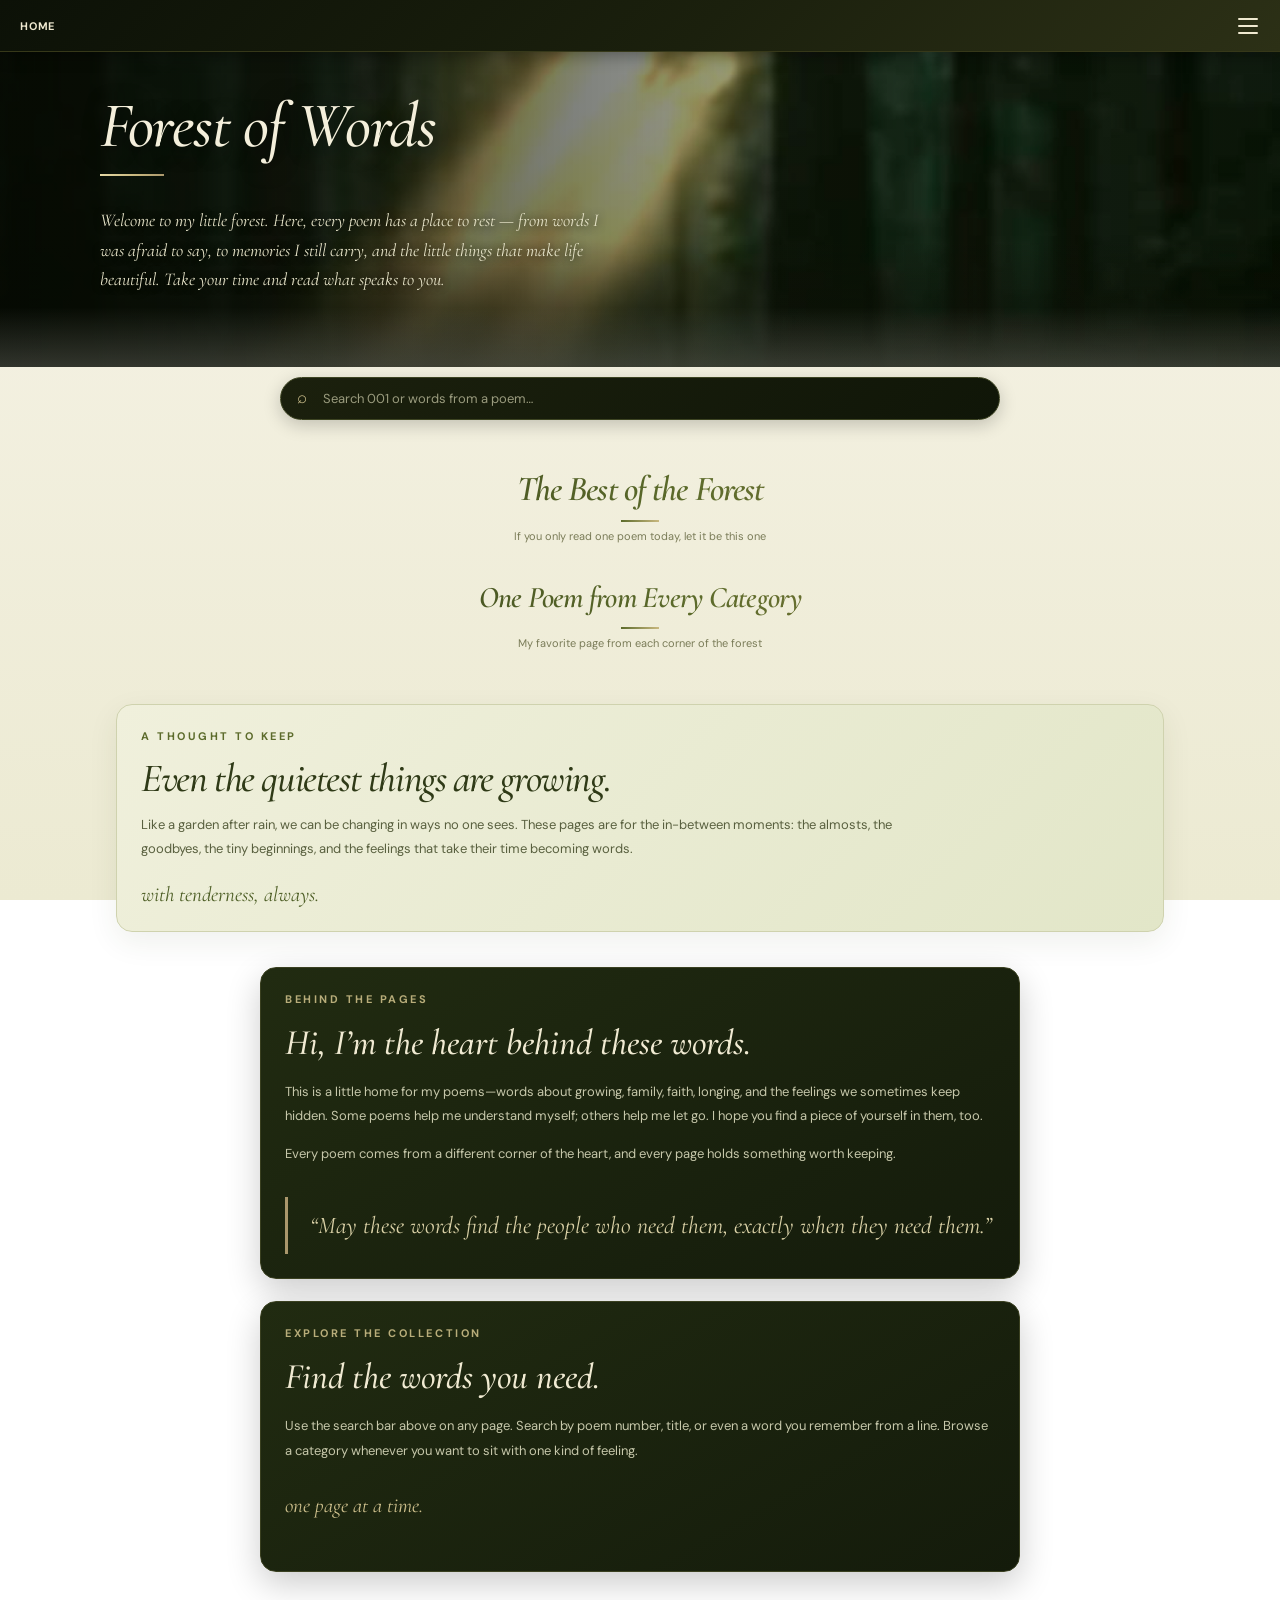
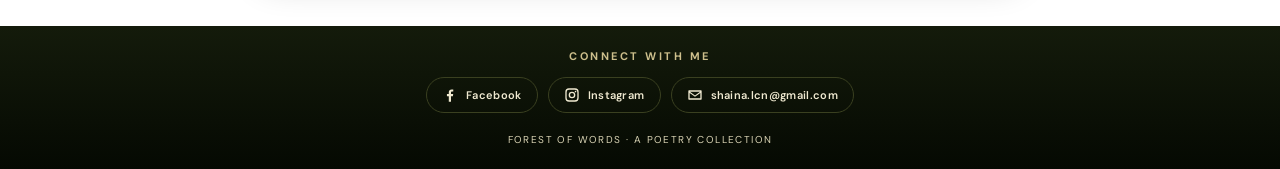
==== index.html @ 7d3e37b1 "Update index.html" ====
<!DOCTYPE html>
<html lang="en">

<head>
  <meta charset="utf-8">
  <meta name="viewport" content="width=device-width, initial-scale=1">
  <title>Forest of Words — Shaina’s Poetry</title>

  <!-- Tab icon: Shaina logo emblem (embedded so the file stays a single page) -->
  <link rel="icon" type="image/png" href="[data-uri]">
  <link rel="apple-touch-icon" href="[data-uri]">

  <!-- Google Fonts: DM Sans (UI), Playfair Display + Cormorant Garamond (headings, poems) -->
  <link rel="preconnect" href="https://fonts.googleapis.com">
  <link rel="preconnect" href="https://fonts.gstatic.com" crossorigin>
  <link
    href="https://fonts.googleapis.com/css2?family=DM+Sans:wght@400;500;600;700&family=Playfair+Display:ital,wght@0,400;0,500;0,600;1,500&family=Cormorant+Garamond:ital,wght@0,400;0,500;0,600;1,400;1,500;1,600&display=swap"
    rel="stylesheet">

  <style>
    /* =====================================================
       1. DESIGN TOKENS
       Change colors here and they update across the whole page.
       ===================================================== */
    :root {
      /* Light (cream page) palette */
      --forest: #2f3a17;
      --leaf: #5c6b2b;
      --mist: #eceed8;
      --cream: #f7f4e9;
      --paper: #fbf9ef;
      --ink: #2f3419;
      --muted: #7a7c58;
      --line: #dcdcc0;

      /* Dark (night forest) palette: hero, top bar, cards, footer */
      --night-deep: #050902;
      --night-bar: #141b0b;
      --night-surface: #19210d;
      --night-border: #3a4020;
      --night-text: #ece8d4;
      --night-text-soft: #c6c7aa;
      --night-accent: #c9b87f;
      --night-accent-ink: #1a1c0a;
      --night-label: #cdbf8c;

      /* Forest-photo gradients (colors sampled from the forest picture) */
      --grad-night: linear-gradient(135deg, #0c1107 0%, #1b200d 55%, #2c3016 100%);
      --grad-card: linear-gradient(150deg, #212b11 0%, #141b0b 100%);
      --grad-moss: linear-gradient(135deg, #2c3016 0%, #4a5a26 100%);
      --grad-gold: linear-gradient(135deg, #e6d9a6 0%, #c9b87f 55%, #aa976c 100%);

      /* Fonts */
      --font-ui: 'DM Sans', sans-serif;
      --font-serif: 'Cormorant Garamond', 'Playfair Display', Georgia, serif;

      /* Height of the sticky top bar (the search bar sticks right below it) */
      --bar-height: 52px;
    }

    /* =====================================================
       2. BASE / RESET
       ===================================================== */
    * {
      box-sizing: border-box;
    }

    html {
      scroll-behavior: smooth;
    }

    body {
      margin: 0;
      background: linear-gradient(180deg, var(--cream) 0%, #ecead2 100%) fixed;
      color: var(--ink);
      font-family: var(--font-ui);
      font-size: 14px;
    }

    /* Stops the page from scrolling behind the open menu */
    body.menu-open {
      overflow: hidden;
    }

    button {
      font-family: var(--font-ui);
    }

    button:focus-visible,
    input:focus-visible {
      outline: 2px solid var(--night-accent);
      outline-offset: 2px;
    }

    /* Small uppercase label used above headings */
    .eyebrow {
      font-size: 11px;
      font-weight: 700;
      letter-spacing: .23em;
      text-transform: uppercase;
      color: var(--night-label);
    }

    /* =====================================================
       3. HERO (top banner)
       ===================================================== */
    .hero {
      position: relative;
      overflow: hidden;
      padding: 18px 20px 34px;
      /* Forest photo with a dark gradient on the left so the text stays readable */
      background:
        linear-gradient(90deg, #050902e0 0%, #0c110780 48%, #0c110718 100%),
        linear-gradient(0deg, #0c1107cc 0%, transparent 40%),
        url("[data-uri]") center 8% / cover no-repeat;
      color: #f4efdb;
    }

    .hero-inner {
      position: relative;
      z-index: 1;
      max-width: 1080px;
      margin: auto;
    }

    .brand {
      display: inline-block;
      padding: 5px 0 10px;
      border-bottom: 1px solid #d1e2cb55;
      font-size: 10px;
      font-weight: 700;
      letter-spacing: .18em;
      text-transform: uppercase;
      color: var(--night-label);
    }

    .cover {
      max-width: 790px;
      padding-top: 24px;
    }

    .cover p {
      max-width: 520px;
      font-size: 14px;
      line-height: 1.7;
      color: #e6e3c8;
      text-shadow: 0 1px 8px #050902cc; /* keeps text readable over the light beam */
    }

    /* =====================================================
       4. TOP BAR + BURGER MENU (category navigation)
       ===================================================== */

    /* Sticky bar: current section on the left, burger button on the right */
    .topbar {
      position: sticky;
      top: 0;
      z-index: 20;
      display: flex;
      align-items: center;
      justify-content: space-between;
      height: var(--bar-height);
      padding: 0 12px 0 20px;
      background: var(--grad-night);
      border-bottom: 1px solid #363819;
      box-shadow: 0 4px 15px #0005;
    }

    .topbar-label {
      font-size: 11px;
      font-weight: 700;
      letter-spacing: .07em;
      text-transform: uppercase;
      color: #efe9d0;
    }

    /* Burger button (three lines that morph into an X when open) */
    .burger {
      display: flex;
      flex-direction: column;
      justify-content: center;
      align-items: center;
      gap: 5px;
      width: 40px;
      height: 40px;
      padding: 0;
      border: 0;
      border-radius: 50%;
      background: transparent;
      color: #efe9d0;
      cursor: pointer;
    }

    .burger:hover {
      background: var(--grad-gold);
      color: var(--night-accent-ink);
    }

    .burger-line {
      display: block;
      width: 20px;
      height: 2px;
      border-radius: 2px;
      background: currentColor;
      transition: transform .25s, opacity .2s;
    }

    .burger[aria-expanded="true"] .burger-line:nth-child(1) {
      transform: translateY(7px) rotate(45deg);
    }

    .burger[aria-expanded="true"] .burger-line:nth-child(2) {
      opacity: 0;
    }

    .burger[aria-expanded="true"] .burger-line:nth-child(3) {
      transform: translateY(-7px) rotate(-45deg);
    }

    /* Dark overlay behind the open menu (click it to close) */
    .menu-overlay {
      position: fixed;
      inset: 0;
      z-index: 30;
      background: #050902b3;
      backdrop-filter: blur(2px);
      opacity: 0;
      visibility: hidden;
      transition: opacity .25s, visibility 0s .25s;
    }

    .menu-overlay.open {
      opacity: 1;
      visibility: visible;
      transition: opacity .25s;
    }

    /* Slide-in drawer from the right */
    .menu {
      position: fixed;
      top: 0;
      right: 0;
      z-index: 40;
      width: min(300px, 82vw);
      height: 100%;
      padding: 18px;
      overflow-y: auto;
      background: var(--grad-night);
      border-left: 1px solid #363819;
      box-shadow: -10px 0 40px #0008;
      transform: translateX(100%);
      visibility: hidden;
      transition: transform .25s, visibility 0s .25s;
    }

    .menu.open {
      transform: none;
      visibility: visible;
      transition: transform .25s;
    }

    .menu-head {
      display: flex;
      align-items: center;
      justify-content: space-between;
      padding: 4px 4px 16px;
    }

    .menu-close {
      width: 34px;
      height: 34px;
      border: 0;
      border-radius: 50%;
      background: var(--grad-gold);
      color: var(--night-accent-ink);
      font-size: 20px;
      line-height: 1;
      cursor: pointer;
    }

    .menu-list {
      margin: 0;
      padding: 0;
      list-style: none;
    }

    .menu-link {
      display: block;
      width: 100%;
      padding: 13px 14px;
      border: 0;
      border-radius: 12px;
      background: transparent;
      color: #efe9d0;
      font-size: 11px;
      font-weight: 700;
      letter-spacing: .07em;
      text-align: left;
      text-transform: uppercase;
      cursor: pointer;
    }

    .menu-link:hover,
    .menu-link.active {
      background: var(--grad-gold);
      color: var(--night-accent-ink);
    }

    /* =====================================================
       5. SEARCH BAR (transparent wrapper, stays visible while scrolling)
       ===================================================== */
    .global-search {
      position: sticky;
      top: var(--bar-height);
      z-index: 15;
      padding: 10px 14px;
      pointer-events: none; /* clicks pass through the empty area around the input */
      background: transparent; /* no color around the input, only the input itself is filled */
    }

    .search-wrap {
      position: relative;
      max-width: 720px;
      margin: auto;
      pointer-events: auto;
    }

    .search-wrap span {
      position: absolute;
      top: 9px;
      left: 17px;
      font-size: 17px;
      color: var(--night-label);
    }

    .search-wrap input {
      width: 100%;
      padding: 11px 16px 11px 40px;
      border: 1px solid #3d4422;
      border-radius: 30px;
      background: linear-gradient(135deg, #1b200d, #101608);
      box-shadow: 0 5px 18px #0003;
      color: #f1ecd6;
      font: 12px var(--font-ui);
      outline: none;
    }

    .search-wrap input::placeholder {
      color: #9a9b7e;
    }

    .search-wrap input:focus {
      border-color: var(--night-accent);
      box-shadow: 0 0 0 4px #c9b87f22;
    }

    /* =====================================================
       6. PAGE LAYOUT + VIEWS (home / category / search)
       ===================================================== */
    main {
      max-width: 1080px;
      margin: auto;
      padding: 24px 16px 54px;
    }

    /* Only the active view is visible */
    .view {
      display: none;
    }

    .view.active {
      display: block;
    }

    .section-title {
      margin: 15px 0 7px;
      font-family: var(--font-serif);
      font-size: clamp(28px, 4vw, 35px);
      font-style: italic;
      font-weight: 600;
      line-height: 1.15;
      letter-spacing: -.025em;
      text-align: center;
      color: var(--forest); /* fallback if gradient text is unsupported */
      background: linear-gradient(90deg, #2f3a17, #5c6b2b 55%, #8a7a3e);
      -webkit-background-clip: text;
      background-clip: text;
      -webkit-text-fill-color: transparent;
    }

    /* Small decorative line under section titles */
    .section-title::after {
      content: "";
      display: block;
      width: 38px;
      height: 2px;
      margin: 11px auto 0;
      background: linear-gradient(90deg, #5c6b2b, #c9b87f);
    }

    .sub,
    .count {
      font-size: 11px;
      text-align: center;
      color: var(--muted);
    }

    .sub {
      margin: 0 0 19px;
    }

    .count {
      margin: 0 0 20px;
    }

    .category-intro {
      max-width: 620px;
      margin: 8px auto 26px;
      line-height: 1.8;
      text-align: center;
      color: #59603f;
    }

    /* Single centered column of poem cards */
    .feature-grid,
    .grid {
      display: grid;
      grid-template-columns: minmax(0, 1fr);
      gap: 14px;
      max-width: 760px;
      margin-inline: auto;
    }

    /* =====================================================
       7. POEM CARDS
       ===================================================== */
    .card {
      display: flex;
      flex-direction: column;
      padding: 18px 20px;
      background: var(--grad-card);
      border: 1px solid var(--night-border);
      border-radius: 13px;
      box-shadow: 0 8px 25px #0003;
      color: var(--night-text);
      transition: .2s;
    }

    .card:hover {
      transform: translateY(-3px);
      border-color: #8a8a4c;
      box-shadow: 0 14px 30px #0005;
    }

    /* "001 · CATEGORY" label */
    .num {
      font-size: 10px;
      letter-spacing: .13em;
      text-transform: uppercase;
      color: #b8ad7a;
    }

    .card h3 {
      margin: 9px 0;
      font-family: var(--font-serif);
      font-size: 22px;
      font-style: italic;
      font-weight: 600;
      line-height: 1.2;
      letter-spacing: -.025em;
      color: #f0ead2;
    }

    /* Poem preview: shows the first 4 lines only */
    .preview {
      display: -webkit-box;
      flex: 1;
      margin: 1em 0;
      overflow: hidden;
      font-size: 12px;
      line-height: 1.9;
      white-space: pre-line;
      color: var(--night-text-soft);
      -webkit-line-clamp: 4;
      -webkit-box-orient: vertical;
    }

    .read {
      align-self: flex-start;
      margin-top: 15px;
      padding: 8px 13px;
      border: 0;
      border-radius: 24px;
      background: var(--grad-moss);
      color: #efe3b4;
      font-size: 10px;
      font-weight: 600;
      cursor: pointer;
    }

    .read:hover {
      background: var(--grad-gold);
      color: var(--night-accent-ink);
    }

    /* =====================================================
       8. HOME PAGE EXTRAS (thought box + about panels)
       ===================================================== */
    .feature-note {
      margin: 35px 0 22px;
      padding: 24px;
      background: linear-gradient(135deg, #f0f0dc 0%, #e2e6c8 100%);
      border-radius: 16px;
    }

    .feature-note .eyebrow {
      color: var(--leaf);
    }

    .feature-note h2 {
      max-width: 760px;
      margin: 14px 0;
      font-family: 'Cormorant Garamond', serif;
      font-size: clamp(28px, 4vw, 40px);
      font-style: italic;
      font-weight: 500;
      line-height: 1.06;
      letter-spacing: -.035em;
      color: var(--forest);
    }

    .feature-note p {
      max-width: 760px;
      font-size: 13px;
      line-height: 1.8;
      color: #59603f;
    }

    .script-line {
      margin-top: 22px;
      font-family: 'Cormorant Garamond', serif;
      font-size: 21px;
      font-style: italic;
      color: #4d5e25;
    }

    .about-layout {
      display: grid;
      grid-template-columns: minmax(0, 1fr);
      gap: 22px;
      max-width: 760px;
      margin: 35px auto 0;
    }

    .about-panel {
      padding: 24px;
      background: var(--grad-card);
      border: 1px solid var(--night-border);
      border-radius: 16px;
      color: #e9e5d0;
    }

    /* The eyebrow needs a lighter green to stay readable on the dark panel */
    .about-panel .eyebrow {
      color: #b8ad7a;
    }

    .about-panel h2 {
      margin: 18px 0;
      font-family: 'Cormorant Garamond', serif;
      font-size: 36px;
      font-style: italic;
      font-weight: 500;
      line-height: 1.05;
      color: #f0ead2;
    }

    .about-panel p {
      font-size: 13px;
      line-height: 1.9;
      color: var(--night-text-soft);
    }

    .about-panel .script-line {
      font-size: 21px;
      color: var(--night-label);
    }

    .quote {
      margin: 30px 0 0;
      padding: 12px 0 12px 22px;
      border-left: 3px solid #aa976c;
      font-family: var(--font-serif);
      font-size: 24px;
      font-style: italic;
      line-height: 1.4;
      color: #d9d0a6;
    }

    /* =====================================================
       9. FOOTER
       ===================================================== */
    footer {
      padding: 23px 14px;
      background: linear-gradient(180deg, #141b0b 0%, #050902 100%);
      font-size: 10px;
      letter-spacing: .14em;
      text-align: center;
      color: #d9d3b4;
    }

    /* Social links row */
    .socials {
      display: flex;
      flex-wrap: wrap;
      justify-content: center;
      gap: 10px;
      margin: 14px 0 20px;
    }

    .social-link {
      display: inline-flex;
      align-items: center;
      gap: 8px;
      padding: 9px 15px;
      border: 1px solid var(--night-border);
      border-radius: 24px;
      font-size: 11px;
      font-weight: 600;
      letter-spacing: .03em;
      text-decoration: none;
      color: #efe9d0;
      transition: .2s;
    }

    .social-link:hover,
    .social-link:focus-visible {
      background: var(--grad-gold);
      border-color: var(--night-accent);
      color: var(--night-accent-ink);
    }

    .social-link svg {
      width: 16px;
      height: 16px;
      fill: currentColor;
    }

    /* =====================================================
       10. POEM READER (modal dialog)
       ===================================================== */
    dialog#modal {
      width: min(720px, calc(100% - 22px));
      max-height: 86vh;
      padding: 0;
      background: var(--paper);
      border: 1px solid var(--line);
      border-radius: 20px;
      box-shadow: 0 20px 65px #0c110740;
      color: var(--ink);
    }

    dialog#modal::backdrop {
      background: #0c1107b3;
      backdrop-filter: blur(2px);
    }

    .modal-head {
      position: sticky;
      top: 0;
      display: flex;
      align-items: flex-start;
      justify-content: space-between;
      gap: 15px;
      padding: 17px 19px;
      background: linear-gradient(135deg, #2c3016 0%, #4a5a26 100%); /* green header */
    }

    .modal-head .eyebrow {
      font-size: 10px;
      letter-spacing: .16em;
      color: var(--night-label);
    }

    .modal-head h2 {
      margin: 7px 0;
      font-family: var(--font-serif);
      font-size: clamp(22px, 5vw, 29px);
      font-style: italic;
      font-weight: 600;
      line-height: 1.15;
      letter-spacing: -.025em;
      color: #f4efdb;
    }

    .close {
      flex-shrink: 0;
      width: 32px;
      height: 32px;
      border: 0;
      border-radius: 50%;
      background: #efe3b4;
      color: var(--forest);
      font-size: 20px;
      cursor: pointer;
    }

    .close:hover {
      background: #fff;
    }

    .modal-body {
      padding: 20px 20px 24px;
      overflow: auto;
      background: var(--paper);
      font-size: 13px;
      line-height: 1.85;
      color: #3b4126;
    }

    /* One stanza = up to 4 lines */
    .modal-body .stanza {
      margin: 0 0 1.1em;
      line-height: 1.85;
      white-space: pre-line;
    }

    .modal-body .stanza:last-child {
      margin-bottom: 0;
    }

    .byline {
      margin-top: 25px;
      font-family: 'Playfair Display', serif;
      font-size: 16px;
      font-style: italic;
      text-align: right;
      color: var(--leaf);
    }

    /* =====================================================
       11. SMALL SCREENS (phones)
       ===================================================== */
    @media (max-width: 480px) {
      .hero {
        padding: 13px 17px 28px;
      }

      .cover p {
        font-size: 13px;
      }

      .global-search {
        padding: 9px 10px;
      }

      .search-wrap span {
        left: 14px;
      }

      main {
        padding: 20px 13px 42px;
      }

      .section-title {
        font-size: 30px;
      }

      .feature-grid,
      .grid {
        gap: 12px;
      }

      .card {
        padding: 16px 17px;
      }

      .num {
        font-size: 9px;
      }

      .card h3 {
        font-size: 21px;
      }

      .feature-note {
        margin-top: 28px;
        padding: 21px;
      }

      .quote {
        font-size: 21px;
      }

      dialog#modal {
        width: calc(100% - 28px);
        max-height: 84vh;
        border-radius: 17px;
      }

      .modal-head {
        padding: 15px 16px;
      }

      .modal-body {
        padding: 17px 17px 20px;
        font-size: 12.5px;
      }
    }

    /* =====================================================
       12. GLOW-UP (prettier look + featured picks)
       ===================================================== */
    .brand {
      padding: 0 0 12px;
      font-family: var(--font-serif);
      font-size: clamp(38px, 9vw, 64px);
      font-style: italic;
      font-weight: 500;
      line-height: 1;
      letter-spacing: -.02em;
      text-transform: none;
      color: #f4efdb;
      border-bottom: 0;
      text-shadow: 0 2px 22px #050902cc;
    }
    .brand::after {
      content: "";
      display: block;
      width: 64px;
      height: 2px;
      margin-top: 16px;
      background: var(--grad-gold);
    }
    .cover p { font-family: var(--font-serif); font-size: 18px; font-style: italic; line-height: 1.65; }
    .hero { padding-bottom: 54px; }
    .hero::after {
      content: ""; position: absolute; inset: auto 0 0 0; height: 60px;
      background: linear-gradient(0deg, #f7f4e9 0%, transparent 100%); opacity: .18;
    }

    .card {
      position: relative;
      border-left: 3px solid #aa976c;
      border-radius: 6px 16px 16px 6px;
      padding: 22px 24px;
      animation: rise .5s ease both;
    }
    .card .preview {
      font-family: var(--font-serif);
      font-size: 17px;
      font-style: italic;
      line-height: 1.7;
      color: #d8d4b8;
    }
    .card h3 { font-size: 26px; }
    .read { padding: 9px 16px; font-size: 11px; letter-spacing: .04em; }

    .section-title.small { font-size: clamp(24px, 3.4vw, 30px); margin-top: 38px; }

    /* Spotlight: the single best poem */
    .spotlight { max-width: 760px; margin: 8px auto 6px; }
    .spotlight .card {
      padding: 30px 28px 26px;
      border: 1px solid #8a7a3e;
      border-left: 1px solid #8a7a3e;
      border-radius: 20px;
      background:
        radial-gradient(120% 80% at 100% 0%, #c9b87f26 0%, transparent 55%),
        var(--grad-card);
      box-shadow: 0 18px 50px #0006, inset 0 0 0 1px #c9b87f1f;
    }
    .spotlight .card h3 { font-size: clamp(32px, 6vw, 42px); }
    .spotlight .card .preview { -webkit-line-clamp: 9; font-size: 19px; }
    .badge {
      align-self: flex-start;
      margin-bottom: 12px;
      padding: 6px 13px;
      border-radius: 20px;
      background: var(--grad-gold);
      color: var(--night-accent-ink);
      font-size: 10px;
      font-weight: 700;
      letter-spacing: .16em;
      text-transform: uppercase;
    }
    .card-actions { display: flex; flex-wrap: wrap; gap: 10px; align-items: center; margin-top: 15px; }
    .card-actions .read { margin-top: 0; }
    .more {
      padding: 8px 4px;
      border: 0;
      background: none;
      color: var(--night-label);
      font-size: 11px;
      font-weight: 600;
      letter-spacing: .04em;
      cursor: pointer;
    }
    .more:hover { color: #fff; text-decoration: underline; }
    .cat-intro-line { text-align: center; color: var(--muted); font-size: 12px; margin: 0 0 20px; }

    .search-wrap input { font-size: 13px; padding: 12px 18px 12px 42px; }
    .feature-note { border: 1px solid #cfd2ae; box-shadow: 0 10px 30px #2f3a1714; }
    .about-panel { box-shadow: 0 12px 34px #0003; }

    /* Poem reader: more breathing room, bigger serif text */
    .modal-body { font-family: var(--font-serif); font-size: 18px; line-height: 1.9; padding: 26px 28px 30px; }
    .modal-body .stanza { margin-bottom: 1.4em; }

    @keyframes rise { from { opacity: 0; transform: translateY(14px); } to { opacity: 1; transform: none; } }
    @media (prefers-reduced-motion: reduce) { .card { animation: none; } html { scroll-behavior: auto; } }
    @media (max-width: 480px) {
      .cover p { font-size: 16px; }
      .card { padding: 18px 18px; }
      .card .preview { font-size: 16px; }
      .spotlight .card { padding: 24px 20px 22px; }
      .modal-body { font-size: 17px; padding: 20px 18px 24px; }
    }
  .card .num{font-size:9px;letter-spacing:.14em;color:#d9c98f;margin-bottom:6px}
.card .preview{margin-top:.4em}
.modal-head h2{letter-spacing:.2em;font-style:normal}
  </style>
</head>

<body>

  <!-- ===== Top bar (stays at the very top): current section (left) + burger button (right) ===== -->
  <nav class="topbar" aria-label="Poem categories">
    <span class="topbar-label" id="currentLabel">Home</span>
    <button class="burger" id="menuToggle" type="button" aria-label="Open categories menu" aria-expanded="false"
      aria-controls="categoryMenu">
      <span class="burger-line"></span>
      <span class="burger-line"></span>
      <span class="burger-line"></span>
    </button>
  </nav>

  <!-- ===== Hero / welcome banner ===== -->
  <header class="hero">
    <div class="hero-inner">
      <div class="cover">
        <div class="brand">Forest of Words</div>
        <p>
          Welcome to my little forest. Here, every poem has a place to rest — from words I was afraid to say,
          to memories I still carry, and the little things that make life beautiful. Take your time and read
          what speaks to you.
        </p>
      </div>
    </div>
  </header>

  <!-- ===== Burger menu: overlay + drawer that slides in from the right ===== -->
  <div class="menu-overlay" id="menuOverlay"></div>
  <aside class="menu" id="categoryMenu" aria-label="Categories">
    <div class="menu-head">
      <span class="eyebrow">Categories</span>
      <button class="menu-close" id="menuClose" type="button" aria-label="Close menu">×</button>
    </div>
    <!-- data-view must match a category key in the JS (or "home") -->
    <ul class="menu-list">
      <li><button class="menu-link active" type="button" data-view="home">Home</button></li>
      <li><button class="menu-link" type="button" data-view="love">Heart</button></li>
      <li><button class="menu-link" type="button" data-view="self">Mirror</button></li>
      <li><button class="menu-link" type="button" data-view="healing">Dawn</button></li>
      <li><button class="menu-link" type="button" data-view="family">Belonging</button></li>
      <li><button class="menu-link" type="button" data-view="faith">Grace</button></li>
      <li><button class="menu-link" type="button" data-view="life">Dreams</button></li>
      <li><button class="menu-link" type="button" data-view="other">Whispers</button></li>
    </ul>
  </aside>

  <!-- ===== Search bar (searches every poem) ===== -->
  <div class="global-search">
    <div class="search-wrap">
      <span>⌕</span>
      <input id="search" type="search" placeholder="Search 001 or words from a poem…">
    </div>
  </div>

  <main>

    <!-- ===== Home view ===== -->
    <section class="view active" id="view-home">
      <h2 class="section-title">The Best of the Forest</h2>
      <p class="sub">If you only read one poem today, let it be this one</p>
      <div class="spotlight" id="spotlight"></div>

      <h2 class="section-title small">One Poem from Every Category</h2>
      <p class="sub">My favorite page from each corner of the forest</p>
      <div class="feature-grid" id="featured"></div>

      <div class="feature-note">
        <div class="eyebrow">A thought to keep</div>
        <h2>Even the quietest things are growing.</h2>
        <p>
          Like a garden after rain, we can be changing in ways no one sees. These pages are for the in-between
          moments: the almosts, the goodbyes, the tiny beginnings, and the feelings that take their time
          becoming words.
        </p>
        <div class="script-line">with tenderness, always.</div>
      </div>

      <div class="about-layout">
        <article class="about-panel">
          <div class="eyebrow">Behind the pages</div>
          <h2>Hi, I’m the heart behind these words.</h2>
          <p>
            This is a little home for my poems—words about growing, family, faith, longing, and the feelings we
            sometimes keep hidden. Some poems help me understand myself; others help me let go. I hope you find
            a piece of yourself in them, too.
          </p>
          <p>Every poem comes from a different corner of the heart, and every page holds something worth keeping.</p>
          <div class="quote">“May these words find the people who need them, exactly when they need them.”</div>
        </article>

        <article class="about-panel">
          <div class="eyebrow">Explore the collection</div>
          <h2>Find the words you need.</h2>
          <p>
            Use the search bar above on any page. Search by poem number, title, or even a word you remember from
            a line. Browse a category whenever you want to sit with one kind of feeling.
          </p>
          <p class="script-line">one page at a time.</p>
        </article>
      </div>
    </section>

    <!-- ===== Category view (filled in by renderCategory) ===== -->
    <section class="view" id="view-category">
      <h2 class="section-title" id="categoryTitle">Heart</h2>
      <p class="category-intro" id="categoryDesc">Poems for the heart, its wishes, and its goodbyes.</p>
      <div class="count" id="count"></div>
      <div class="grid" id="grid"></div>
    </section>

    <!-- ===== Search results view (filled in by renderSearch) ===== -->
    <section class="view" id="view-search">
      <h2 class="section-title">Search results</h2>
      <p class="category-intro" id="searchDesc">Matching poems from the entire collection.</p>
      <div class="count" id="searchCount"></div>
      <div class="grid" id="searchGrid"></div>
    </section>

  </main>

  <!-- ===== Footer with social links ===== -->
  <footer>
    <div class="eyebrow">Connect with me</div>
    <div class="socials">
      <a class="social-link" href="https://www.facebook.com/share/1C8BGiQzLW/" target="_blank" rel="noopener noreferrer"
        aria-label="Shaina on Facebook">
        <svg viewBox="0 0 24 24" aria-hidden="true">
          <path d="M13.5 22v-8.2h2.8l.5-3.3h-3.3V8.4c0-1 .4-1.7 1.8-1.7h1.6V3.8c-.3 0-1.3-.2-2.5-.2-2.6 0-4.2 1.6-4.2 4.4v2.5H7.4v3.3h2.8V22h3.3z" />
        </svg>
        Facebook
      </a>
      <a class="social-link" href="https://www.instagram.com/forestwords.shaina?cplk=MWU2bWZsaWYwbHhldQ==" target="_blank"
        rel="noopener noreferrer" aria-label="Shaina on Instagram">
        <svg viewBox="0 0 24 24" aria-hidden="true">
          <path d="M7.5 2h9A5.5 5.5 0 0 1 22 7.5v9a5.5 5.5 0 0 1-5.5 5.5h-9A5.5 5.5 0 0 1 2 16.5v-9A5.5 5.5 0 0 1 7.5 2zm0 2A3.5 3.5 0 0 0 4 7.5v9A3.5 3.5 0 0 0 7.5 20h9a3.5 3.5 0 0 0 3.5-3.5v-9A3.5 3.5 0 0 0 16.5 4h-9zM12 7a5 5 0 1 1 0 10 5 5 0 0 1 0-10zm0 2a3 3 0 1 0 0 6 3 3 0 0 0 0-6zm5.3-3.3a1.2 1.2 0 1 1 0 2.4 1.2 1.2 0 0 1 0-2.4z" />
        </svg>
        Instagram
      </a>
      <a class="social-link" href="mailto:shaina.lcn@gmail.com" aria-label="Email Shaina">
        <svg viewBox="0 0 24 24" aria-hidden="true">
          <path d="M3 5h18a1 1 0 0 1 1 1v12a1 1 0 0 1-1 1H3a1 1 0 0 1-1-1V6a1 1 0 0 1 1-1zm1.4 2L12 12.6 19.6 7H4.4zM4 8.9V17h16V8.9l-8 5.9-8-5.9z" />
        </svg>
        shaina.lcn@gmail.com
      </a>
    </div>
    FOREST OF WORDS · A POETRY COLLECTION
  </footer>

  <!-- ===== Poem reader (opens when "Read poem" is clicked) ===== -->
  <dialog id="modal">
    <div class="modal-head">
      <div>
        <div class="eyebrow">A poem by Shaina</div>
        <h2 id="modalTitle"></h2>
      </div>
      <button class="close" id="close" type="button" aria-label="Close">×</button>
    </div>
    <div class="modal-body">
      <div id="modalText"></div>
      <div class="byline">— shaina</div>
    </div>
  </dialog>

  <script>
    /* =====================================================
       DATA
       ===================================================== */

    /* Every poem: number, title, author and the full text (\n = new line) */
    const poems = []; // filled from the database (Supabase) on load

    /* Categories. A poem goes into the FIRST category whose `pattern` matches
       its title or text. "Other" is the fallback, so keep it last. */
    const categories = [
      {
        key: 'love',
        name: 'Heart',
        desc: 'For love, longing, almosts, and goodbyes.',
        pattern: /love|heartbreak|lover|kiss|crush|miss you|goodbye|good-bye|relationship|romance|darling|belong to you|fall for|mahal|pag-ibig|pag ibig|pagmamahal|puso|sinta|iniibig|minahal|nagmahal|paglayo|paalam/i
      },
      {
        key: 'self',
        name: 'Mirror',
        desc: 'Pages about identity, self-worth, and learning who I am.',
        pattern: /myself|self-love|self love|my worth|who i am|my identity|own heart|choose myself|self-respect|self respect|my dreams|my fear|my mind|sarili|pagkatao|kakayahan|aking sarili/i
      },
      {
        key: 'healing',
        name: 'Dawn',
        desc: 'For letting go, finding peace, and becoming a little stronger.',
        pattern: /healing|heal|grow|growth|letting go|let go|moving on|forgive|forgiveness|peace|stronger|survive|recovery|paghilom|pagbangon|pagsubok|pag-asa|pagasa/i
      },
      {
        key: 'family',
        name: 'Belonging',
        desc: 'For the people who stay, guide us, and make a home.',
        pattern: /family|mother|father|parents|sister|brother|friend|friendship|best friend|pamilya|ina|ama|magulang|kaibigan|kapatid/i
      },
      {
        key: 'faith',
        name: 'Grace',
        desc: 'For prayers, trust, light, and the hope that carries us.',
        pattern: /god|jesus|faith|prayer|heaven|lord|church|bless|diyos|panginoon|panalangin|pananalig|biyaya/i
      },
      {
        key: 'life',
        name: 'Dreams',
        desc: 'For growing, finding a path, and dreaming of what comes next.',
        pattern: /life|dream|future|journey|path|purpose|hope|tomorrow|begin again|destination|buhay|pangarap|paglalakbay|kinabukasan|panahon/i
      },
      {
        key: 'other',
        name: 'Whispers',
        desc: 'For the feelings that do not fit neatly into one name.',
        pattern: /.*/
      }
    ];

    /* =====================================================
       HELPERS + DOM REFERENCES
       ===================================================== */
    const byId = (id) => document.getElementById(id);

    const searchInput = byId('search');
    const grid = byId('grid');
    const featured = byId('featured');
    const modal = byId('modal');

    const menu = byId('categoryMenu');
    const menuOverlay = byId('menuOverlay');
    const menuToggle = byId('menuToggle');
    const menuClose = byId('menuClose');
    const menuLinks = document.querySelectorAll('.menu-link');
    const currentLabel = byId('currentLabel');

    /* 1 -> "001" */
    const padNumber = (number) => String(number).padStart(3, '0');

    /* Names of the poems shown first on the home page */
    const FEATURED_TITLES = /people who stay|my first inspiration|gentle surrender|behind the noise|peace in his guidance|malayang damdamin/i;

    /* =====================================================
       POEM LOGIC
       ===================================================== */

    /* Returns the category name of a poem (first match wins) */
    /* Hand-picked category for every poem (poem number -> category key) */
    const CATEGORY_BY_NUMBER = {};
    const CATEGORY_LISTS = {"love": "383,384,1,2,4,5,6,7,8,9,10,16,18,19,20,21,22,23,24,25,27,28,29,30,32,34,35,39,40,42,45,46,47,48,49,50,69,72,77,79,84,85,86,87,88,89,90,94,95,96,97,101,102,103,107,140,147,150,153,156,158,162,166,174,176,189,190,194,195,201,205,206,216,235,237,238,242,243,244,245,246,249,253,261,262,264,266,273,284,285,286,289,292,293,294,297,298,299,300,301,302,304,306,307,308,309,312,313,314,317,319,320,323,325,327,328,329,334,341,342,344,345,346,347,349,350,353,355,359,361,362,365,369,373,376,377,380", "self": "3,11,12,13,51,55,56,57,58,59,61,66,67,68,70,71,75,78,92,104,108,112,113,115,116,117,118,119,120,121,127,142,148,151,152,157,160,164,165,167,168,169,170,177,179,181,183,188,191,192,193,196,198,200,202,203,204,208,209,211,212,217,218,223,227,228,231,234,239,240,241,247,248,250,254,255,256,257,259,260,265,267,268,269,271,295,296,305,310,311,315,321,322,326,330,335,336,337,338,339,340,367,378", "healing": "31,37,38,76,80,81,83,91,93,106,122,128,129,130,132,136,145,146,159,161,173,178,185,186,199,221,222,224,225,226,270,272,276,279,281,283,287,303,318,332,348,351,352,354,358,360,366", "family": "26,36,73,82,105,123,135,137,141,144,149,154,163,171,172,187,230,233,251,252,258,275,277,331,364,379", "faith": "382,33,44,109,114,131,143,175,290", "life": "41,52,53,54,60,64,65,74,98,99,100,110,125,126,133,139,155,182,184,197,207,210,280,282,288,291,316,333,343,363,368,370,371,381", "other": "14,15,17,43,62,63,111,124,134,138,180,213,214,215,219,220,229,232,236,263,274,278,324,356,357,372,374,375"};
    Object.entries(CATEGORY_LISTS).forEach(([key, nums]) => nums.split(',').forEach((n) => { CATEGORY_BY_NUMBER[n] = key; }));

    function categoryOf(poem) {
      const key = CATEGORY_BY_NUMBER[poem.number] || 'other';
      return categories.find((c) => c.key === key).name;
    }

    /* Splits poem text into stanzas: a blank line or every 4 lines starts a new one */
    function buildStanzas(text) {
      const blocks = [];
      let group = [];

      for (const line of text.split('\n')) {
        if (!line.trim()) {
          if (group.length) {
            blocks.push(group.join('\n'));
            group = [];
          }
          continue;
        }

        group.push(line);
        if (group.length === 4) {
          blocks.push(group.join('\n'));
          group = [];
        }
      }
      if (group.length) blocks.push(group.join('\n'));

      return blocks.map((block) => {
        const stanza = document.createElement('p');
        stanza.className = 'stanza';
        stanza.textContent = block; // textContent keeps poem text safe from HTML injection
        return stanza;
      });
    }

    /* Opens the reader dialog for one poem */
    function openPoem(poem) {
      byId('modalTitle').textContent = padNumber(poem.number);
      byId('modalText').replaceChildren(...buildStanzas(poem.text));
      modal.showModal();
    }

    /* Builds one poem card element */
    function makeCard(poem) {
      const card = document.createElement('article');
      card.className = 'card';

      const label = document.createElement('div');
      label.className = 'num';
      label.textContent = padNumber(poem.number) + ' · ' + categoryOf(poem);

      const title = document.createElement('h3');
      title.textContent = poem.title;

      const preview = document.createElement('p');
      preview.className = 'preview';
      preview.textContent = poem.text;

      const readButton = document.createElement('button');
      readButton.className = 'read';
      readButton.type = 'button';
      readButton.textContent = 'Read poem ↗';
      readButton.onclick = () => openPoem(poem);

      card.append(label, preview, readButton);
      return card;
    }

    /* Finds poems matching a lowercase query: by number ("12", "012", "poem 12"), title or text */
    function searchMatches(query) {
      const digits = query.replace(/^poem\s*/, '').trim();
      const isNumeric = /^\d+$/.test(digits);

      return poems.filter((poem) => {
        const paddedNumber = padNumber(poem.number);
        return (
          paddedNumber === digits ||
          String(poem.number) === digits ||
          poem.text.toLowerCase().includes(query) ||
          (isNumeric && paddedNumber.includes(digits))
        );
      });
    }

    /* =====================================================
       VIEWS (home / category / search)
       ===================================================== */
    let currentView = 'home';
    let currentCategory = null;

    /* Highlights the matching link in the burger menu */
    function setActiveLink(key) {
      menuLinks.forEach((link) => link.classList.toggle('active', link.dataset.view === key));
    }

    /* Shows one view, updates the top bar label and menu highlight */
    function showView(view, label, activeKey) {
      currentView = view;

      document.querySelectorAll('.view').forEach((section) => section.classList.remove('active'));
      byId('view-' + view).classList.add('active');

      currentLabel.textContent = label;
      setActiveLink(activeKey);
      window.scrollTo({ top: 0, behavior: 'smooth' });
    }

    function renderHome() {
      searchInput.value = '';
      showView('home', 'Home', 'home');
    }

    /* Lists the poems of one category (also respects the search box) */
    function renderCategory(category) {
      currentCategory = category;
      byId('categoryTitle').textContent = category.name;
      byId('categoryDesc').textContent = category.desc;

      const query = searchInput.value.trim().toLowerCase();
      let list = poems.filter((poem) => categoryOf(poem) === category.name);
      if (query) {
        const matches = searchMatches(query);
        list = list.filter((poem) => matches.includes(poem));
      }

      grid.replaceChildren(...list.map(makeCard));
      byId('count').textContent = `${list.length} poems · numbered 001–${padNumber(poems.length)}`;
      showView('category', category.name, category.key);
    }

    /* Lists search results from the whole collection */
    function renderSearch() {
      const query = searchInput.value.trim().toLowerCase();
      const list = query ? searchMatches(query) : [];

      byId('searchGrid').replaceChildren(...list.map(makeCard));
      byId('searchCount').textContent = query
        ? `${list.length} matching poems across every category`
        : 'Type a number, title, or word to search the full collection.';
      byId('searchDesc').textContent = query
        ? `Results for “${searchInput.value.trim()}”`
        : 'Search the entire poetry collection.';
      showView('search', 'Search', null);
    }

    /* =====================================================
       BURGER MENU
       ===================================================== */
    function setMenuOpen(isOpen) {
      menu.classList.toggle('open', isOpen);
      menuOverlay.classList.toggle('open', isOpen);
      document.body.classList.toggle('menu-open', isOpen);
      menuToggle.setAttribute('aria-expanded', String(isOpen));
      menuToggle.setAttribute('aria-label', isOpen ? 'Close categories menu' : 'Open categories menu');

      // Move keyboard focus into the menu when it opens, back to the button when it closes
      (isOpen ? menuClose : menuToggle).focus();
    }

    menuToggle.addEventListener('click', () => setMenuOpen(!menu.classList.contains('open')));
    menuClose.addEventListener('click', () => setMenuOpen(false));
    menuOverlay.addEventListener('click', () => setMenuOpen(false));

    document.addEventListener('keydown', (event) => {
      if (event.key === 'Escape' && menu.classList.contains('open')) setMenuOpen(false);
    });

    /* Picking a menu item opens that category (or home) and closes the menu */
    menuLinks.forEach((link) => {
      link.addEventListener('click', () => {
        const key = link.dataset.view;

        if (key === 'home') {
          renderHome();
        } else {
          renderCategory(categories.find((category) => category.key === key));
        }
        setMenuOpen(false);
      });
    });

    /* =====================================================
       SEARCH + MODAL EVENTS
       ===================================================== */
    searchInput.addEventListener('input', () => {
      if (searchInput.value.trim()) {
        renderSearch();
      } else if (currentView === 'search') {
        renderHome();
      } else if (currentView === 'category' && currentCategory) {
        renderCategory(currentCategory);
      }
    });

    byId('close').onclick = () => modal.close();

    /* Clicking the dark area outside the dialog closes it */
    modal.addEventListener('click', (event) => {
      if (event.target === modal) modal.close();
    });

    /* =====================================================
       START UP: fill the featured poems on the home page
       (poems matching FEATURED_TITLES come first, then by number)
       ===================================================== */
    /* One favorite poem per category (poem numbers), and the overall best one */
    const FEATURED_BY_CATEGORY = { love: 5, self: 3, healing: 222, family: 230, faith: 114, life: 99, other: 213 };
    const BEST_POEM = 5;

    function makeFeatureCard(poem, categoryKey, isBest) {
      const card = makeCard(poem);
      const category = categories.find((c) => c.key === categoryKey);

      if (isBest) {
        const badge = document.createElement('div');
        badge.className = 'badge';
        badge.textContent = '★ Pick of the Forest';
        card.prepend(badge);
      }

      const readButton = card.querySelector('.read');
      const actions = document.createElement('div');
      actions.className = 'card-actions';
      const more = document.createElement('button');
      more.type = 'button';
      more.className = 'more';
      more.textContent = 'More in ' + category.name + ' →';
      more.onclick = () => renderCategory(category);
      readButton.replaceWith(actions);
      actions.append(readButton, more);
      return card;
    }

    const poemByNumber = (n) => poems.find((poem) => poem.number === n);
    const bestKey = Object.keys(FEATURED_BY_CATEGORY).find((k) => FEATURED_BY_CATEGORY[k] === BEST_POEM);

    function renderFeatured() {
      byId('spotlight').replaceChildren();
      featured.replaceChildren();
      byId('spotlight').append(makeFeatureCard(poemByNumber(BEST_POEM), bestKey, true));

      categories.forEach((category) => {
        const poem = poemByNumber(FEATURED_BY_CATEGORY[category.key]);
        if (poem) featured.append(makeFeatureCard(poem, category.key, false));
      });
    }

    /* =====================================================
       DATABASE POEMS (Supabase) — poems added from admin.html
       ===================================================== */
    const SUPABASE_URL = 'PASTE_SUPABASE_URL';
    const SUPABASE_ANON_KEY = 'PASTE_SUPABASE_ANON_KEY';

    (async function loadDbPoems() {
      if (SUPABASE_URL.startsWith('PASTE')) return;
      try {
        const res = await fetch(SUPABASE_URL + '/rest/v1/poems_db?select=number,title,author,text,category&order=number',
          { headers: { apikey: SUPABASE_ANON_KEY } });
        if (!res.ok) { byId('count').textContent = 'Could not load poems.'; return; }
        const rows = await res.json();
        rows.forEach((row) => {
          poems.push({ number: row.number, title: row.title, author: row.author, text: row.text });
          CATEGORY_BY_NUMBER[row.number] = row.category;
        });
        renderFeatured();
        if (currentView === 'category' && currentCategory) renderCategory(currentCategory);
        else if (currentView === 'search' && searchInput.value.trim()) renderSearch();
      } catch (e) { console.warn('DB poems not loaded', e); }
    })();
  </script>
</body>

</html>
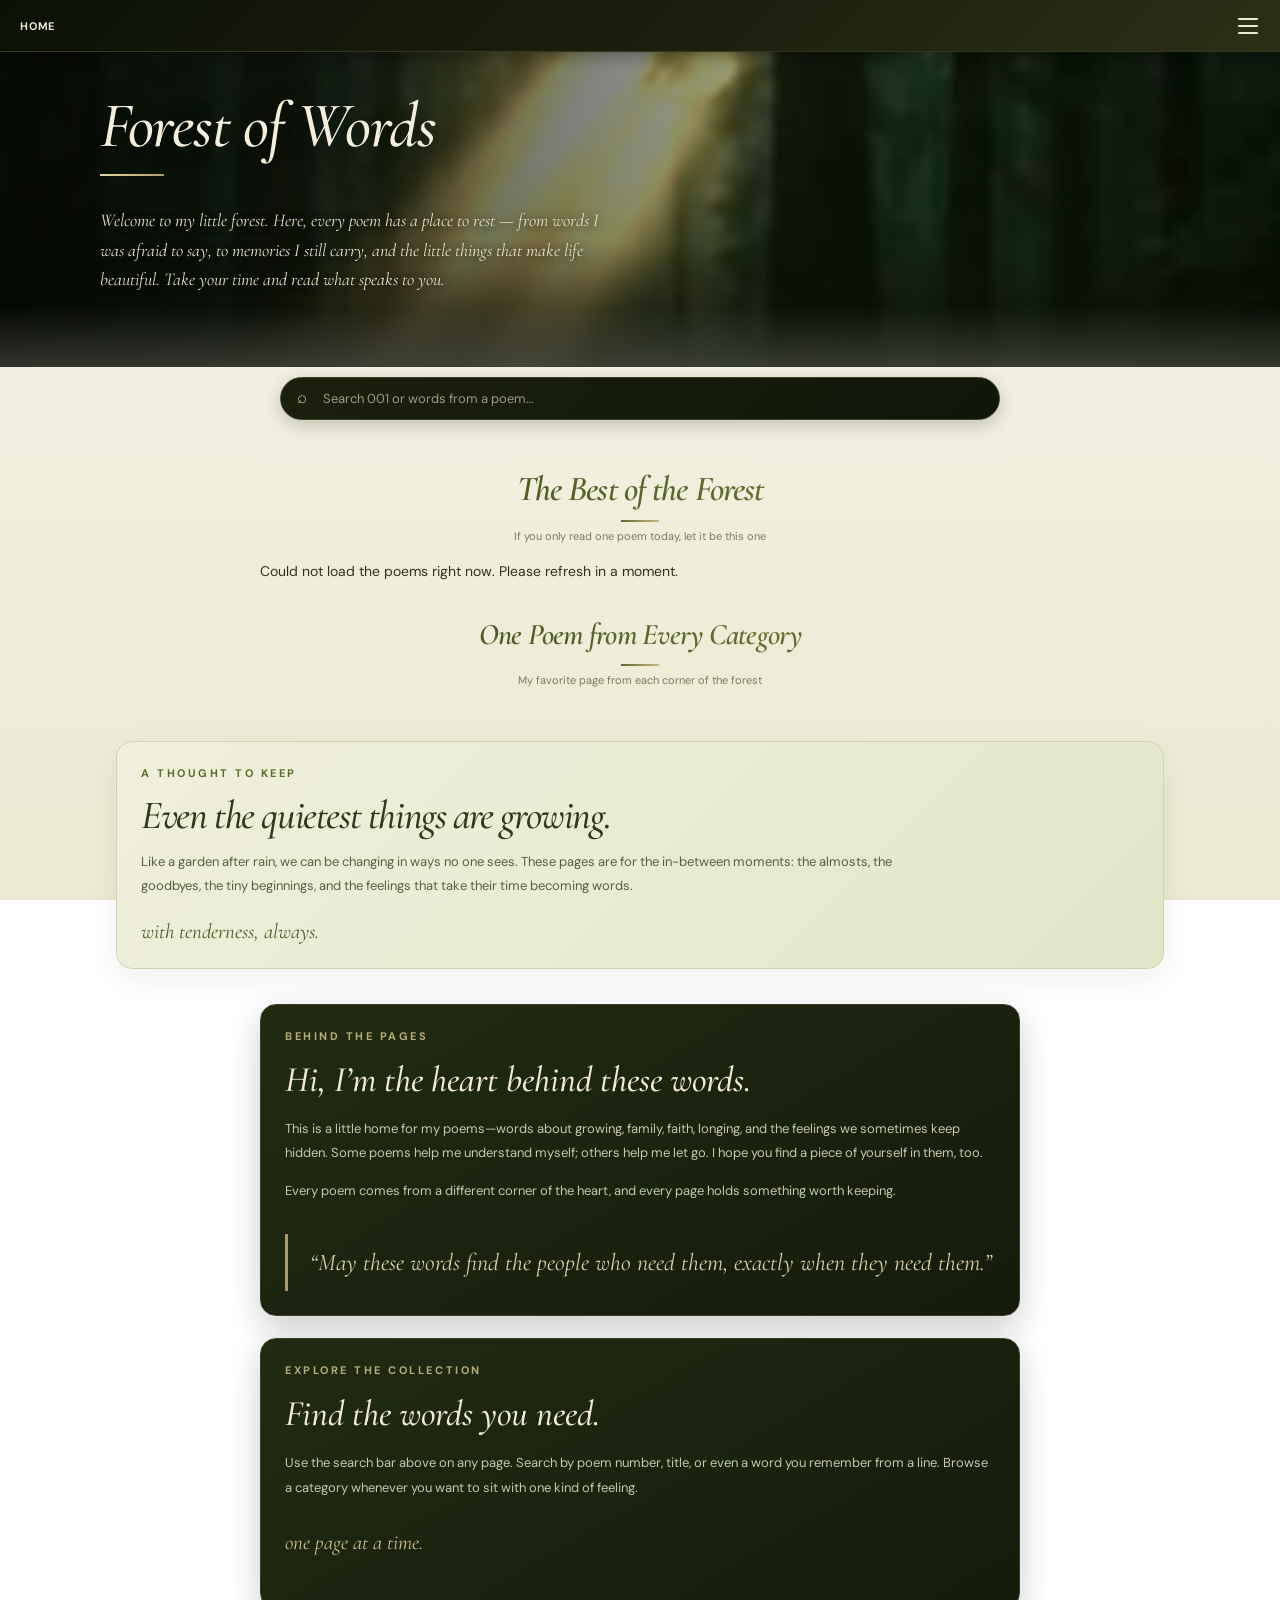
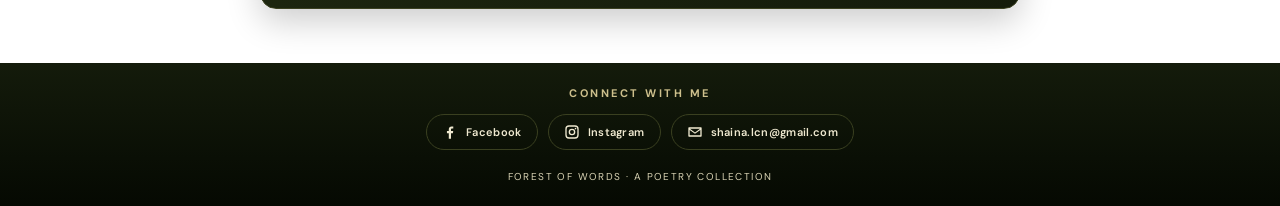
==== commit 717dd710: "Load poems from Supabase and refactor initialization Refactor poem loading logic to use Supabase API" ====
--- a/index.html
+++ b/index.html
@@ -1092,7 +1092,7 @@
        ===================================================== */
 
     /* Every poem: number, title, author and the full text (\n = new line) */
-    const poems = []; // filled from the database (Supabase) on load
+    let poems = []; // loaded from Supabase (table poems_db) at start up
 
     /* Categories. A poem goes into the FIRST category whose `pattern` matches
        its title or text. "Other" is the fallback, so keep it last. */
@@ -1175,7 +1175,8 @@
     Object.entries(CATEGORY_LISTS).forEach(([key, nums]) => nums.split(',').forEach((n) => { CATEGORY_BY_NUMBER[n] = key; }));
 
     function categoryOf(poem) {
-      const key = CATEGORY_BY_NUMBER[poem.number] || 'other';
+      const fromDb = categories.some((c) => c.key === poem.category) ? poem.category : null;
+      const key = fromDb || CATEGORY_BY_NUMBER[poem.number] || 'other';
       return categories.find((c) => c.key === key).name;
     }
 
@@ -1408,41 +1409,39 @@
     }
 
     const poemByNumber = (n) => poems.find((poem) => poem.number === n);
-    const bestKey = Object.keys(FEATURED_BY_CATEGORY).find((k) => FEATURED_BY_CATEGORY[k] === BEST_POEM);
-
-    function renderFeatured() {
-      byId('spotlight').replaceChildren();
-      featured.replaceChildren();
-      byId('spotlight').append(makeFeatureCard(poemByNumber(BEST_POEM), bestKey, true));
+
+    const SUPABASE_URL = 'https://xbdjigqrhsptepibvmgq.supabase.co';
+    const SUPABASE_KEY = 'sb_publishable_1F9D8VbT7O7V6TN_Hx07gw_R0IrJIrA';
+
+    async function loadPoems() {
+      const res = await fetch(SUPABASE_URL + '/rest/v1/poems_db?select=number,title,author,text,category&order=number.asc&limit=2000', {
+        headers: { apikey: SUPABASE_KEY }
+      });
+      if (!res.ok) throw new Error('HTTP ' + res.status);
+      return res.json();
+    }
+
+    async function startUp() {
+      try {
+        poems = await loadPoems();
+      } catch (err) {
+        byId('spotlight').textContent = 'Could not load the poems right now. Please refresh in a moment.';
+        return;
+      }
+      if (!poems.length) {
+        byId('spotlight').textContent = 'No poems yet.';
+        return;
+      }
+      const best = poemByNumber(BEST_POEM) || poems[0];
+      const bestKey = categories.find((c) => c.name === categoryOf(best)).key;
+      byId('spotlight').append(makeFeatureCard(best, bestKey, true));
 
       categories.forEach((category) => {
         const poem = poemByNumber(FEATURED_BY_CATEGORY[category.key]);
         if (poem) featured.append(makeFeatureCard(poem, category.key, false));
       });
     }
-
-    /* =====================================================
-       DATABASE POEMS (Supabase) — poems added from admin.html
-       ===================================================== */
-    const SUPABASE_URL = 'PASTE_SUPABASE_URL';
-    const SUPABASE_ANON_KEY = 'PASTE_SUPABASE_ANON_KEY';
-
-    (async function loadDbPoems() {
-      if (SUPABASE_URL.startsWith('PASTE')) return;
-      try {
-        const res = await fetch(SUPABASE_URL + '/rest/v1/poems_db?select=number,title,author,text,category&order=number',
-          { headers: { apikey: SUPABASE_ANON_KEY } });
-        if (!res.ok) { byId('count').textContent = 'Could not load poems.'; return; }
-        const rows = await res.json();
-        rows.forEach((row) => {
-          poems.push({ number: row.number, title: row.title, author: row.author, text: row.text });
-          CATEGORY_BY_NUMBER[row.number] = row.category;
-        });
-        renderFeatured();
-        if (currentView === 'category' && currentCategory) renderCategory(currentCategory);
-        else if (currentView === 'search' && searchInput.value.trim()) renderSearch();
-      } catch (e) { console.warn('DB poems not loaded', e); }
-    })();
+    startUp();
   </script>
 </body>
 
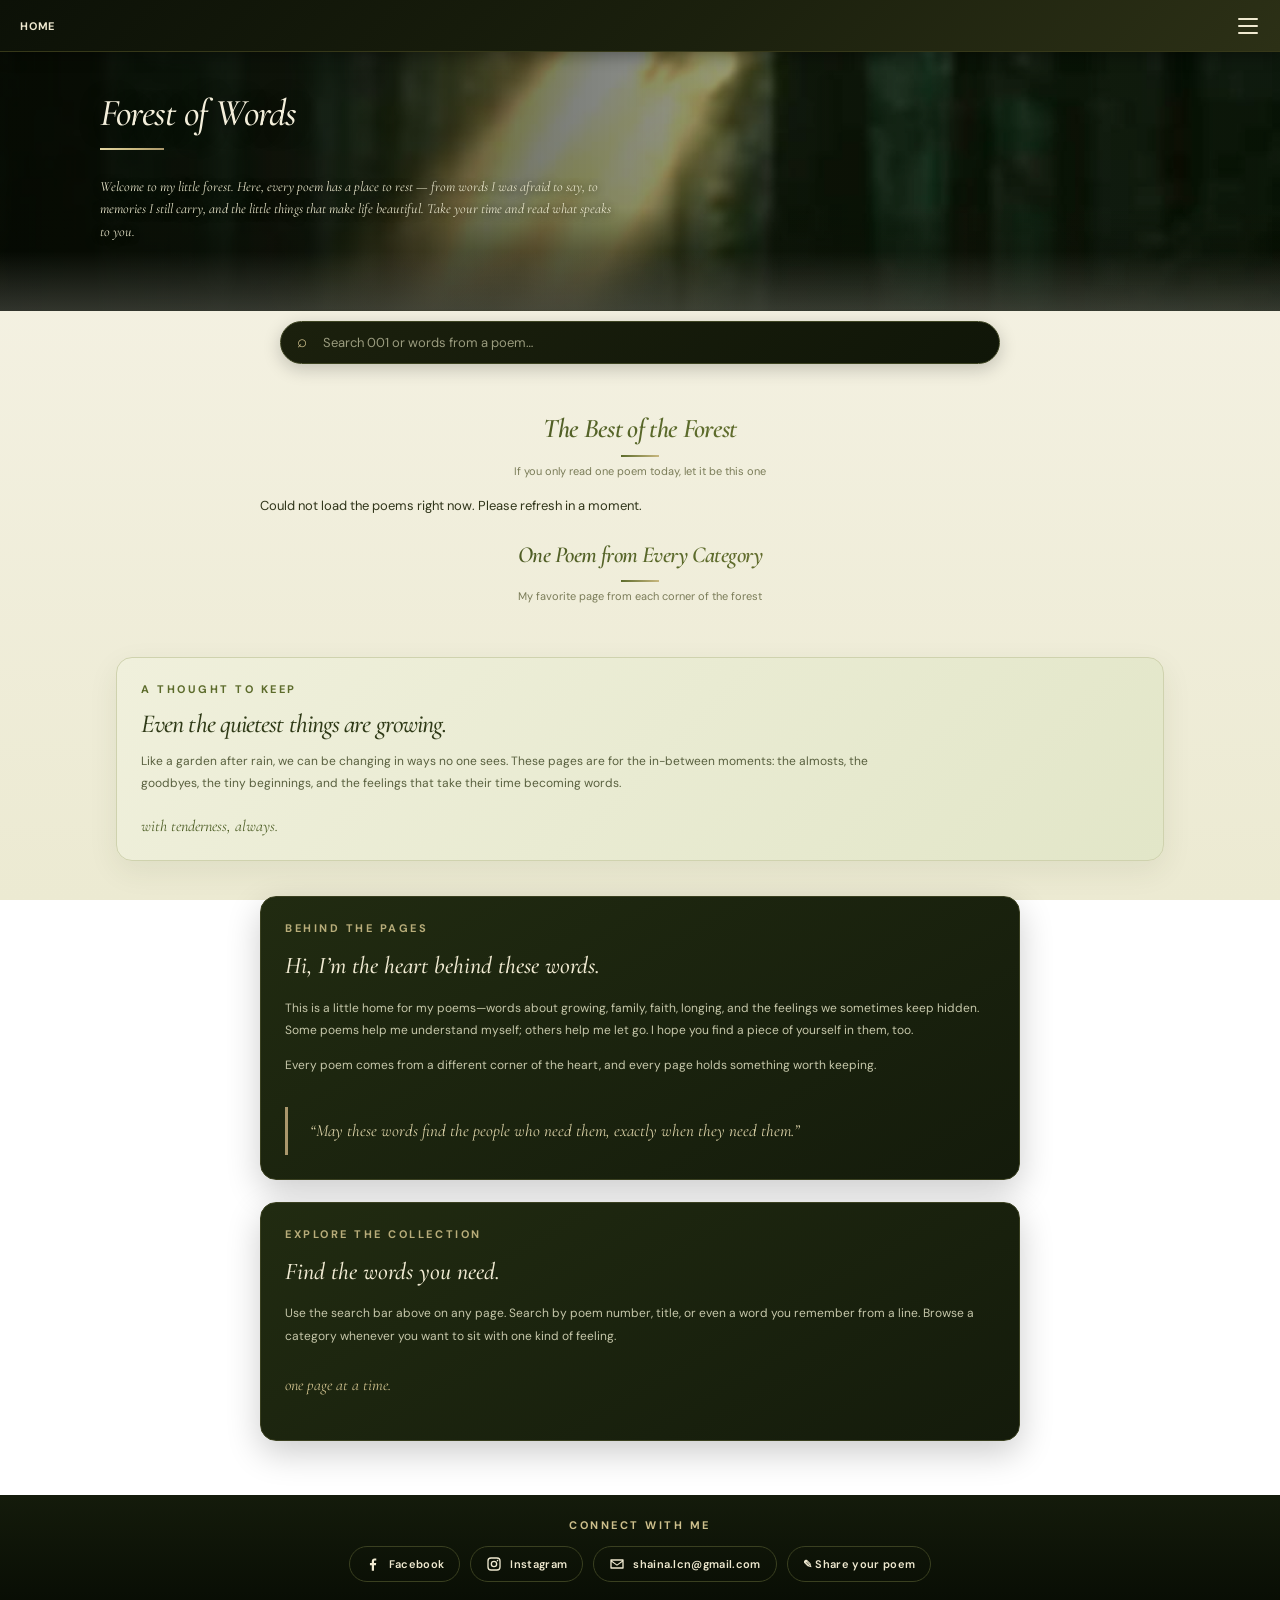
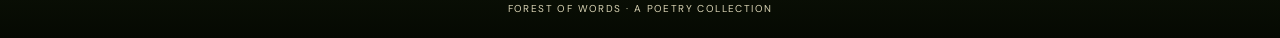
==== commit 09cffa5a: "Update index.html" ====
--- a/index.html
+++ b/index.html
@@ -6,925 +6,20 @@
   <meta name="viewport" content="width=device-width, initial-scale=1">
   <title>Forest of Words — Shaina’s Poetry</title>
 
-  <!-- Tab icon: Shaina logo emblem (embedded so the file stays a single page) -->
   <link rel="icon" type="image/png" href="[data-uri]">
   <link rel="apple-touch-icon" href="[data-uri]">
 
-  <!-- Google Fonts: DM Sans (UI), Playfair Display + Cormorant Garamond (headings, poems) -->
   <link rel="preconnect" href="https://fonts.googleapis.com">
   <link rel="preconnect" href="https://fonts.gstatic.com" crossorigin>
   <link
     href="https://fonts.googleapis.com/css2?family=DM+Sans:wght@400;500;600;700&family=Playfair+Display:ital,wght@0,400;0,500;0,600;1,500&family=Cormorant+Garamond:ital,wght@0,400;0,500;0,600;1,400;1,500;1,600&display=swap"
     rel="stylesheet">
-
-  <style>
-    /* =====================================================
-       1. DESIGN TOKENS
-       Change colors here and they update across the whole page.
-       ===================================================== */
-    :root {
-      /* Light (cream page) palette */
-      --forest: #2f3a17;
-      --leaf: #5c6b2b;
-      --mist: #eceed8;
-      --cream: #f7f4e9;
-      --paper: #fbf9ef;
-      --ink: #2f3419;
-      --muted: #7a7c58;
-      --line: #dcdcc0;
-
-      /* Dark (night forest) palette: hero, top bar, cards, footer */
-      --night-deep: #050902;
-      --night-bar: #141b0b;
-      --night-surface: #19210d;
-      --night-border: #3a4020;
-      --night-text: #ece8d4;
-      --night-text-soft: #c6c7aa;
-      --night-accent: #c9b87f;
-      --night-accent-ink: #1a1c0a;
-      --night-label: #cdbf8c;
-
-      /* Forest-photo gradients (colors sampled from the forest picture) */
-      --grad-night: linear-gradient(135deg, #0c1107 0%, #1b200d 55%, #2c3016 100%);
-      --grad-card: linear-gradient(150deg, #212b11 0%, #141b0b 100%);
-      --grad-moss: linear-gradient(135deg, #2c3016 0%, #4a5a26 100%);
-      --grad-gold: linear-gradient(135deg, #e6d9a6 0%, #c9b87f 55%, #aa976c 100%);
-
-      /* Fonts */
-      --font-ui: 'DM Sans', sans-serif;
-      --font-serif: 'Cormorant Garamond', 'Playfair Display', Georgia, serif;
-
-      /* Height of the sticky top bar (the search bar sticks right below it) */
-      --bar-height: 52px;
-    }
-
-    /* =====================================================
-       2. BASE / RESET
-       ===================================================== */
-    * {
-      box-sizing: border-box;
-    }
-
-    html {
-      scroll-behavior: smooth;
-    }
-
-    body {
-      margin: 0;
-      background: linear-gradient(180deg, var(--cream) 0%, #ecead2 100%) fixed;
-      color: var(--ink);
-      font-family: var(--font-ui);
-      font-size: 14px;
-    }
-
-    /* Stops the page from scrolling behind the open menu */
-    body.menu-open {
-      overflow: hidden;
-    }
-
-    button {
-      font-family: var(--font-ui);
-    }
-
-    button:focus-visible,
-    input:focus-visible {
-      outline: 2px solid var(--night-accent);
-      outline-offset: 2px;
-    }
-
-    /* Small uppercase label used above headings */
-    .eyebrow {
-      font-size: 11px;
-      font-weight: 700;
-      letter-spacing: .23em;
-      text-transform: uppercase;
-      color: var(--night-label);
-    }
-
-    /* =====================================================
-       3. HERO (top banner)
-       ===================================================== */
-    .hero {
-      position: relative;
-      overflow: hidden;
-      padding: 18px 20px 34px;
-      /* Forest photo with a dark gradient on the left so the text stays readable */
-      background:
-        linear-gradient(90deg, #050902e0 0%, #0c110780 48%, #0c110718 100%),
-        linear-gradient(0deg, #0c1107cc 0%, transparent 40%),
-        url("[data-uri]") center 8% / cover no-repeat;
-      color: #f4efdb;
-    }
-
-    .hero-inner {
-      position: relative;
-      z-index: 1;
-      max-width: 1080px;
-      margin: auto;
-    }
-
-    .brand {
-      display: inline-block;
-      padding: 5px 0 10px;
-      border-bottom: 1px solid #d1e2cb55;
-      font-size: 10px;
-      font-weight: 700;
-      letter-spacing: .18em;
-      text-transform: uppercase;
-      color: var(--night-label);
-    }
-
-    .cover {
-      max-width: 790px;
-      padding-top: 24px;
-    }
-
-    .cover p {
-      max-width: 520px;
-      font-size: 14px;
-      line-height: 1.7;
-      color: #e6e3c8;
-      text-shadow: 0 1px 8px #050902cc; /* keeps text readable over the light beam */
-    }
-
-    /* =====================================================
-       4. TOP BAR + BURGER MENU (category navigation)
-       ===================================================== */
-
-    /* Sticky bar: current section on the left, burger button on the right */
-    .topbar {
-      position: sticky;
-      top: 0;
-      z-index: 20;
-      display: flex;
-      align-items: center;
-      justify-content: space-between;
-      height: var(--bar-height);
-      padding: 0 12px 0 20px;
-      background: var(--grad-night);
-      border-bottom: 1px solid #363819;
-      box-shadow: 0 4px 15px #0005;
-    }
-
-    .topbar-label {
-      font-size: 11px;
-      font-weight: 700;
-      letter-spacing: .07em;
-      text-transform: uppercase;
-      color: #efe9d0;
-    }
-
-    /* Burger button (three lines that morph into an X when open) */
-    .burger {
-      display: flex;
-      flex-direction: column;
-      justify-content: center;
-      align-items: center;
-      gap: 5px;
-      width: 40px;
-      height: 40px;
-      padding: 0;
-      border: 0;
-      border-radius: 50%;
-      background: transparent;
-      color: #efe9d0;
-      cursor: pointer;
-    }
-
-    .burger:hover {
-      background: var(--grad-gold);
-      color: var(--night-accent-ink);
-    }
-
-    .burger-line {
-      display: block;
-      width: 20px;
-      height: 2px;
-      border-radius: 2px;
-      background: currentColor;
-      transition: transform .25s, opacity .2s;
-    }
-
-    .burger[aria-expanded="true"] .burger-line:nth-child(1) {
-      transform: translateY(7px) rotate(45deg);
-    }
-
-    .burger[aria-expanded="true"] .burger-line:nth-child(2) {
-      opacity: 0;
-    }
-
-    .burger[aria-expanded="true"] .burger-line:nth-child(3) {
-      transform: translateY(-7px) rotate(-45deg);
-    }
-
-    /* Dark overlay behind the open menu (click it to close) */
-    .menu-overlay {
-      position: fixed;
-      inset: 0;
-      z-index: 30;
-      background: #050902b3;
-      backdrop-filter: blur(2px);
-      opacity: 0;
-      visibility: hidden;
-      transition: opacity .25s, visibility 0s .25s;
-    }
-
-    .menu-overlay.open {
-      opacity: 1;
-      visibility: visible;
-      transition: opacity .25s;
-    }
-
-    /* Slide-in drawer from the right */
-    .menu {
-      position: fixed;
-      top: 0;
-      right: 0;
-      z-index: 40;
-      width: min(300px, 82vw);
-      height: 100%;
-      padding: 18px;
-      overflow-y: auto;
-      background: var(--grad-night);
-      border-left: 1px solid #363819;
-      box-shadow: -10px 0 40px #0008;
-      transform: translateX(100%);
-      visibility: hidden;
-      transition: transform .25s, visibility 0s .25s;
-    }
-
-    .menu.open {
-      transform: none;
-      visibility: visible;
-      transition: transform .25s;
-    }
-
-    .menu-head {
-      display: flex;
-      align-items: center;
-      justify-content: space-between;
-      padding: 4px 4px 16px;
-    }
-
-    .menu-close {
-      width: 34px;
-      height: 34px;
-      border: 0;
-      border-radius: 50%;
-      background: var(--grad-gold);
-      color: var(--night-accent-ink);
-      font-size: 20px;
-      line-height: 1;
-      cursor: pointer;
-    }
-
-    .menu-list {
-      margin: 0;
-      padding: 0;
-      list-style: none;
-    }
-
-    .menu-link {
-      display: block;
-      width: 100%;
-      padding: 13px 14px;
-      border: 0;
-      border-radius: 12px;
-      background: transparent;
-      color: #efe9d0;
-      font-size: 11px;
-      font-weight: 700;
-      letter-spacing: .07em;
-      text-align: left;
-      text-transform: uppercase;
-      cursor: pointer;
-    }
-
-    .menu-link:hover,
-    .menu-link.active {
-      background: var(--grad-gold);
-      color: var(--night-accent-ink);
-    }
-
-    /* =====================================================
-       5. SEARCH BAR (transparent wrapper, stays visible while scrolling)
-       ===================================================== */
-    .global-search {
-      position: sticky;
-      top: var(--bar-height);
-      z-index: 15;
-      padding: 10px 14px;
-      pointer-events: none; /* clicks pass through the empty area around the input */
-      background: transparent; /* no color around the input, only the input itself is filled */
-    }
-
-    .search-wrap {
-      position: relative;
-      max-width: 720px;
-      margin: auto;
-      pointer-events: auto;
-    }
-
-    .search-wrap span {
-      position: absolute;
-      top: 9px;
-      left: 17px;
-      font-size: 17px;
-      color: var(--night-label);
-    }
-
-    .search-wrap input {
-      width: 100%;
-      padding: 11px 16px 11px 40px;
-      border: 1px solid #3d4422;
-      border-radius: 30px;
-      background: linear-gradient(135deg, #1b200d, #101608);
-      box-shadow: 0 5px 18px #0003;
-      color: #f1ecd6;
-      font: 12px var(--font-ui);
-      outline: none;
-    }
-
-    .search-wrap input::placeholder {
-      color: #9a9b7e;
-    }
-
-    .search-wrap input:focus {
-      border-color: var(--night-accent);
-      box-shadow: 0 0 0 4px #c9b87f22;
-    }
-
-    /* =====================================================
-       6. PAGE LAYOUT + VIEWS (home / category / search)
-       ===================================================== */
-    main {
-      max-width: 1080px;
-      margin: auto;
-      padding: 24px 16px 54px;
-    }
-
-    /* Only the active view is visible */
-    .view {
-      display: none;
-    }
-
-    .view.active {
-      display: block;
-    }
-
-    .section-title {
-      margin: 15px 0 7px;
-      font-family: var(--font-serif);
-      font-size: clamp(28px, 4vw, 35px);
-      font-style: italic;
-      font-weight: 600;
-      line-height: 1.15;
-      letter-spacing: -.025em;
-      text-align: center;
-      color: var(--forest); /* fallback if gradient text is unsupported */
-      background: linear-gradient(90deg, #2f3a17, #5c6b2b 55%, #8a7a3e);
-      -webkit-background-clip: text;
-      background-clip: text;
-      -webkit-text-fill-color: transparent;
-    }
-
-    /* Small decorative line under section titles */
-    .section-title::after {
-      content: "";
-      display: block;
-      width: 38px;
-      height: 2px;
-      margin: 11px auto 0;
-      background: linear-gradient(90deg, #5c6b2b, #c9b87f);
-    }
-
-    .sub,
-    .count {
-      font-size: 11px;
-      text-align: center;
-      color: var(--muted);
-    }
-
-    .sub {
-      margin: 0 0 19px;
-    }
-
-    .count {
-      margin: 0 0 20px;
-    }
-
-    .category-intro {
-      max-width: 620px;
-      margin: 8px auto 26px;
-      line-height: 1.8;
-      text-align: center;
-      color: #59603f;
-    }
-
-    /* Single centered column of poem cards */
-    .feature-grid,
-    .grid {
-      display: grid;
-      grid-template-columns: minmax(0, 1fr);
-      gap: 14px;
-      max-width: 760px;
-      margin-inline: auto;
-    }
-
-    /* =====================================================
-       7. POEM CARDS
-       ===================================================== */
-    .card {
-      display: flex;
-      flex-direction: column;
-      padding: 18px 20px;
-      background: var(--grad-card);
-      border: 1px solid var(--night-border);
-      border-radius: 13px;
-      box-shadow: 0 8px 25px #0003;
-      color: var(--night-text);
-      transition: .2s;
-    }
-
-    .card:hover {
-      transform: translateY(-3px);
-      border-color: #8a8a4c;
-      box-shadow: 0 14px 30px #0005;
-    }
-
-    /* "001 · CATEGORY" label */
-    .num {
-      font-size: 10px;
-      letter-spacing: .13em;
-      text-transform: uppercase;
-      color: #b8ad7a;
-    }
-
-    .card h3 {
-      margin: 9px 0;
-      font-family: var(--font-serif);
-      font-size: 22px;
-      font-style: italic;
-      font-weight: 600;
-      line-height: 1.2;
-      letter-spacing: -.025em;
-      color: #f0ead2;
-    }
-
-    /* Poem preview: shows the first 4 lines only */
-    .preview {
-      display: -webkit-box;
-      flex: 1;
-      margin: 1em 0;
-      overflow: hidden;
-      font-size: 12px;
-      line-height: 1.9;
-      white-space: pre-line;
-      color: var(--night-text-soft);
-      -webkit-line-clamp: 4;
-      -webkit-box-orient: vertical;
-    }
-
-    .read {
-      align-self: flex-start;
-      margin-top: 15px;
-      padding: 8px 13px;
-      border: 0;
-      border-radius: 24px;
-      background: var(--grad-moss);
-      color: #efe3b4;
-      font-size: 10px;
-      font-weight: 600;
-      cursor: pointer;
-    }
-
-    .read:hover {
-      background: var(--grad-gold);
-      color: var(--night-accent-ink);
-    }
-
-    /* =====================================================
-       8. HOME PAGE EXTRAS (thought box + about panels)
-       ===================================================== */
-    .feature-note {
-      margin: 35px 0 22px;
-      padding: 24px;
-      background: linear-gradient(135deg, #f0f0dc 0%, #e2e6c8 100%);
-      border-radius: 16px;
-    }
-
-    .feature-note .eyebrow {
-      color: var(--leaf);
-    }
-
-    .feature-note h2 {
-      max-width: 760px;
-      margin: 14px 0;
-      font-family: 'Cormorant Garamond', serif;
-      font-size: clamp(28px, 4vw, 40px);
-      font-style: italic;
-      font-weight: 500;
-      line-height: 1.06;
-      letter-spacing: -.035em;
-      color: var(--forest);
-    }
-
-    .feature-note p {
-      max-width: 760px;
-      font-size: 13px;
-      line-height: 1.8;
-      color: #59603f;
-    }
-
-    .script-line {
-      margin-top: 22px;
-      font-family: 'Cormorant Garamond', serif;
-      font-size: 21px;
-      font-style: italic;
-      color: #4d5e25;
-    }
-
-    .about-layout {
-      display: grid;
-      grid-template-columns: minmax(0, 1fr);
-      gap: 22px;
-      max-width: 760px;
-      margin: 35px auto 0;
-    }
-
-    .about-panel {
-      padding: 24px;
-      background: var(--grad-card);
-      border: 1px solid var(--night-border);
-      border-radius: 16px;
-      color: #e9e5d0;
-    }
-
-    /* The eyebrow needs a lighter green to stay readable on the dark panel */
-    .about-panel .eyebrow {
-      color: #b8ad7a;
-    }
-
-    .about-panel h2 {
-      margin: 18px 0;
-      font-family: 'Cormorant Garamond', serif;
-      font-size: 36px;
-      font-style: italic;
-      font-weight: 500;
-      line-height: 1.05;
-      color: #f0ead2;
-    }
-
-    .about-panel p {
-      font-size: 13px;
-      line-height: 1.9;
-      color: var(--night-text-soft);
-    }
-
-    .about-panel .script-line {
-      font-size: 21px;
-      color: var(--night-label);
-    }
-
-    .quote {
-      margin: 30px 0 0;
-      padding: 12px 0 12px 22px;
-      border-left: 3px solid #aa976c;
-      font-family: var(--font-serif);
-      font-size: 24px;
-      font-style: italic;
-      line-height: 1.4;
-      color: #d9d0a6;
-    }
-
-    /* =====================================================
-       9. FOOTER
-       ===================================================== */
-    footer {
-      padding: 23px 14px;
-      background: linear-gradient(180deg, #141b0b 0%, #050902 100%);
-      font-size: 10px;
-      letter-spacing: .14em;
-      text-align: center;
-      color: #d9d3b4;
-    }
-
-    /* Social links row */
-    .socials {
-      display: flex;
-      flex-wrap: wrap;
-      justify-content: center;
-      gap: 10px;
-      margin: 14px 0 20px;
-    }
-
-    .social-link {
-      display: inline-flex;
-      align-items: center;
-      gap: 8px;
-      padding: 9px 15px;
-      border: 1px solid var(--night-border);
-      border-radius: 24px;
-      font-size: 11px;
-      font-weight: 600;
-      letter-spacing: .03em;
-      text-decoration: none;
-      color: #efe9d0;
-      transition: .2s;
-    }
-
-    .social-link:hover,
-    .social-link:focus-visible {
-      background: var(--grad-gold);
-      border-color: var(--night-accent);
-      color: var(--night-accent-ink);
-    }
-
-    .social-link svg {
-      width: 16px;
-      height: 16px;
-      fill: currentColor;
-    }
-
-    /* =====================================================
-       10. POEM READER (modal dialog)
-       ===================================================== */
-    dialog#modal {
-      width: min(720px, calc(100% - 22px));
-      max-height: 86vh;
-      padding: 0;
-      background: var(--paper);
-      border: 1px solid var(--line);
-      border-radius: 20px;
-      box-shadow: 0 20px 65px #0c110740;
-      color: var(--ink);
-    }
-
-    dialog#modal::backdrop {
-      background: #0c1107b3;
-      backdrop-filter: blur(2px);
-    }
-
-    .modal-head {
-      position: sticky;
-      top: 0;
-      display: flex;
-      align-items: flex-start;
-      justify-content: space-between;
-      gap: 15px;
-      padding: 17px 19px;
-      background: linear-gradient(135deg, #2c3016 0%, #4a5a26 100%); /* green header */
-    }
-
-    .modal-head .eyebrow {
-      font-size: 10px;
-      letter-spacing: .16em;
-      color: var(--night-label);
-    }
-
-    .modal-head h2 {
-      margin: 7px 0;
-      font-family: var(--font-serif);
-      font-size: clamp(22px, 5vw, 29px);
-      font-style: italic;
-      font-weight: 600;
-      line-height: 1.15;
-      letter-spacing: -.025em;
-      color: #f4efdb;
-    }
-
-    .close {
-      flex-shrink: 0;
-      width: 32px;
-      height: 32px;
-      border: 0;
-      border-radius: 50%;
-      background: #efe3b4;
-      color: var(--forest);
-      font-size: 20px;
-      cursor: pointer;
-    }
-
-    .close:hover {
-      background: #fff;
-    }
-
-    .modal-body {
-      padding: 20px 20px 24px;
-      overflow: auto;
-      background: var(--paper);
-      font-size: 13px;
-      line-height: 1.85;
-      color: #3b4126;
-    }
-
-    /* One stanza = up to 4 lines */
-    .modal-body .stanza {
-      margin: 0 0 1.1em;
-      line-height: 1.85;
-      white-space: pre-line;
-    }
-
-    .modal-body .stanza:last-child {
-      margin-bottom: 0;
-    }
-
-    .byline {
-      margin-top: 25px;
-      font-family: 'Playfair Display', serif;
-      font-size: 16px;
-      font-style: italic;
-      text-align: right;
-      color: var(--leaf);
-    }
-
-    /* =====================================================
-       11. SMALL SCREENS (phones)
-       ===================================================== */
-    @media (max-width: 480px) {
-      .hero {
-        padding: 13px 17px 28px;
-      }
-
-      .cover p {
-        font-size: 13px;
-      }
-
-      .global-search {
-        padding: 9px 10px;
-      }
-
-      .search-wrap span {
-        left: 14px;
-      }
-
-      main {
-        padding: 20px 13px 42px;
-      }
-
-      .section-title {
-        font-size: 30px;
-      }
-
-      .feature-grid,
-      .grid {
-        gap: 12px;
-      }
-
-      .card {
-        padding: 16px 17px;
-      }
-
-      .num {
-        font-size: 9px;
-      }
-
-      .card h3 {
-        font-size: 21px;
-      }
-
-      .feature-note {
-        margin-top: 28px;
-        padding: 21px;
-      }
-
-      .quote {
-        font-size: 21px;
-      }
-
-      dialog#modal {
-        width: calc(100% - 28px);
-        max-height: 84vh;
-        border-radius: 17px;
-      }
-
-      .modal-head {
-        padding: 15px 16px;
-      }
-
-      .modal-body {
-        padding: 17px 17px 20px;
-        font-size: 12.5px;
-      }
-    }
-
-    /* =====================================================
-       12. GLOW-UP (prettier look + featured picks)
-       ===================================================== */
-    .brand {
-      padding: 0 0 12px;
-      font-family: var(--font-serif);
-      font-size: clamp(38px, 9vw, 64px);
-      font-style: italic;
-      font-weight: 500;
-      line-height: 1;
-      letter-spacing: -.02em;
-      text-transform: none;
-      color: #f4efdb;
-      border-bottom: 0;
-      text-shadow: 0 2px 22px #050902cc;
-    }
-    .brand::after {
-      content: "";
-      display: block;
-      width: 64px;
-      height: 2px;
-      margin-top: 16px;
-      background: var(--grad-gold);
-    }
-    .cover p { font-family: var(--font-serif); font-size: 18px; font-style: italic; line-height: 1.65; }
-    .hero { padding-bottom: 54px; }
-    .hero::after {
-      content: ""; position: absolute; inset: auto 0 0 0; height: 60px;
-      background: linear-gradient(0deg, #f7f4e9 0%, transparent 100%); opacity: .18;
-    }
-
-    .card {
-      position: relative;
-      border-left: 3px solid #aa976c;
-      border-radius: 6px 16px 16px 6px;
-      padding: 22px 24px;
-      animation: rise .5s ease both;
-    }
-    .card .preview {
-      font-family: var(--font-serif);
-      font-size: 17px;
-      font-style: italic;
-      line-height: 1.7;
-      color: #d8d4b8;
-    }
-    .card h3 { font-size: 26px; }
-    .read { padding: 9px 16px; font-size: 11px; letter-spacing: .04em; }
-
-    .section-title.small { font-size: clamp(24px, 3.4vw, 30px); margin-top: 38px; }
-
-    /* Spotlight: the single best poem */
-    .spotlight { max-width: 760px; margin: 8px auto 6px; }
-    .spotlight .card {
-      padding: 30px 28px 26px;
-      border: 1px solid #8a7a3e;
-      border-left: 1px solid #8a7a3e;
-      border-radius: 20px;
-      background:
-        radial-gradient(120% 80% at 100% 0%, #c9b87f26 0%, transparent 55%),
-        var(--grad-card);
-      box-shadow: 0 18px 50px #0006, inset 0 0 0 1px #c9b87f1f;
-    }
-    .spotlight .card h3 { font-size: clamp(32px, 6vw, 42px); }
-    .spotlight .card .preview { -webkit-line-clamp: 9; font-size: 19px; }
-    .badge {
-      align-self: flex-start;
-      margin-bottom: 12px;
-      padding: 6px 13px;
-      border-radius: 20px;
-      background: var(--grad-gold);
-      color: var(--night-accent-ink);
-      font-size: 10px;
-      font-weight: 700;
-      letter-spacing: .16em;
-      text-transform: uppercase;
-    }
-    .card-actions { display: flex; flex-wrap: wrap; gap: 10px; align-items: center; margin-top: 15px; }
-    .card-actions .read { margin-top: 0; }
-    .more {
-      padding: 8px 4px;
-      border: 0;
-      background: none;
-      color: var(--night-label);
-      font-size: 11px;
-      font-weight: 600;
-      letter-spacing: .04em;
-      cursor: pointer;
-    }
-    .more:hover { color: #fff; text-decoration: underline; }
-    .cat-intro-line { text-align: center; color: var(--muted); font-size: 12px; margin: 0 0 20px; }
-
-    .search-wrap input { font-size: 13px; padding: 12px 18px 12px 42px; }
-    .feature-note { border: 1px solid #cfd2ae; box-shadow: 0 10px 30px #2f3a1714; }
-    .about-panel { box-shadow: 0 12px 34px #0003; }
-
-    /* Poem reader: more breathing room, bigger serif text */
-    .modal-body { font-family: var(--font-serif); font-size: 18px; line-height: 1.9; padding: 26px 28px 30px; }
-    .modal-body .stanza { margin-bottom: 1.4em; }
-
-    @keyframes rise { from { opacity: 0; transform: translateY(14px); } to { opacity: 1; transform: none; } }
-    @media (prefers-reduced-motion: reduce) { .card { animation: none; } html { scroll-behavior: auto; } }
-    @media (max-width: 480px) {
-      .cover p { font-size: 16px; }
-      .card { padding: 18px 18px; }
-      .card .preview { font-size: 16px; }
-      .spotlight .card { padding: 24px 20px 22px; }
-      .modal-body { font-size: 17px; padding: 20px 18px 24px; }
-    }
-  .card .num{font-size:9px;letter-spacing:.14em;color:#d9c98f;margin-bottom:6px}
-.card .preview{margin-top:.4em}
-.modal-head h2{letter-spacing:.2em;font-style:normal}
-  </style>
+  <link rel="stylesheet" href="global.css?v=1">
+  <script src="global.js?v=1"></script>
 </head>
 
-<body>
-
-  <!-- ===== Top bar (stays at the very top): current section (left) + burger button (right) ===== -->
+<body class="site">
+
   <nav class="topbar" aria-label="Poem categories">
     <span class="topbar-label" id="currentLabel">Home</span>
     <button class="burger" id="menuToggle" type="button" aria-label="Open categories menu" aria-expanded="false"
@@ -935,7 +30,6 @@
     </button>
   </nav>
 
-  <!-- ===== Hero / welcome banner ===== -->
   <header class="hero">
     <div class="hero-inner">
       <div class="cover">
@@ -949,14 +43,12 @@
     </div>
   </header>
 
-  <!-- ===== Burger menu: overlay + drawer that slides in from the right ===== -->
   <div class="menu-overlay" id="menuOverlay"></div>
   <aside class="menu" id="categoryMenu" aria-label="Categories">
     <div class="menu-head">
       <span class="eyebrow">Categories</span>
       <button class="menu-close" id="menuClose" type="button" aria-label="Close menu">×</button>
     </div>
-    <!-- data-view must match a category key in the JS (or "home") -->
     <ul class="menu-list">
       <li><button class="menu-link active" type="button" data-view="home">Home</button></li>
       <li><button class="menu-link" type="button" data-view="love">Heart</button></li>
@@ -966,10 +58,11 @@
       <li><button class="menu-link" type="button" data-view="faith">Grace</button></li>
       <li><button class="menu-link" type="button" data-view="life">Dreams</button></li>
       <li><button class="menu-link" type="button" data-view="other">Whispers</button></li>
+      <li><button class="menu-link" type="button" data-view="community">Community</button></li>
+      <li><button class="menu-link" type="button" data-view="submit">✎ Share your poem</button></li>
     </ul>
   </aside>
 
-  <!-- ===== Search bar (searches every poem) ===== -->
   <div class="global-search">
     <div class="search-wrap">
       <span>⌕</span>
@@ -979,7 +72,6 @@
 
   <main>
 
-    <!-- ===== Home view ===== -->
     <section class="view active" id="view-home">
       <h2 class="section-title">The Best of the Forest</h2>
       <p class="sub">If you only read one poem today, let it be this one</p>
@@ -1025,7 +117,6 @@
       </div>
     </section>
 
-    <!-- ===== Category view (filled in by renderCategory) ===== -->
     <section class="view" id="view-category">
       <h2 class="section-title" id="categoryTitle">Heart</h2>
       <p class="category-intro" id="categoryDesc">Poems for the heart, its wishes, and its goodbyes.</p>
@@ -1033,7 +124,6 @@
       <div class="grid" id="grid"></div>
     </section>
 
-    <!-- ===== Search results view (filled in by renderSearch) ===== -->
     <section class="view" id="view-search">
       <h2 class="section-title">Search results</h2>
       <p class="category-intro" id="searchDesc">Matching poems from the entire collection.</p>
@@ -1041,9 +131,29 @@
       <div class="grid" id="searchGrid"></div>
     </section>
 
+    <section class="view" id="view-submit">
+      <h2 class="section-title">Share your poem</h2>
+      <p class="category-intro">Your poem will appear in Community after it has been approved.</p>
+      <div class="sform">
+        <label for="sAuthor">Your name or pen name</label>
+        <input id="sAuthor" type="text" maxlength="60">
+        <label for="sTitle">Title</label>
+        <input id="sTitle" type="text" maxlength="100">
+        <label for="sText">Your poem</label>
+        <textarea id="sText" maxlength="8000" placeholder="Enter = new line, blank line = new stanza"></textarea>
+        <label for="sImg">Picture (optional)</label>
+        <input id="sImg" type="file" accept="image/*">
+        <label for="sMus">Music (optional, mp3 up to 8 MB)</label>
+        <input id="sMus" type="file" accept="audio/*">
+        <input class="hp" id="sSite" type="text" tabindex="-1" autocomplete="off" aria-hidden="true">
+        <button id="sSend" type="button">Send for approval</button>
+        <div id="sMsg"></div>
+        <small>By sending, you confirm this poem is yours. Poems that are not a fit may be declined.</small>
+      </div>
+    </section>
+
   </main>
 
-  <!-- ===== Footer with social links ===== -->
   <footer>
     <div class="eyebrow">Connect with me</div>
     <div class="socials">
@@ -1067,382 +177,51 @@
         </svg>
         shaina.lcn@gmail.com
       </a>
+      <a class="social-link" href="#" id="shareLink">✎ Share your poem</a>
     </div>
     FOREST OF WORDS · A POETRY COLLECTION
   </footer>
 
-  <!-- ===== Poem reader (opens when "Read poem" is clicked) ===== -->
   <dialog id="modal">
     <div class="modal-head">
       <div>
-        <div class="eyebrow">A poem by Shaina</div>
+        <div class="eyebrow" id="modalEyebrow">A poem by Shaina</div>
         <h2 id="modalTitle"></h2>
       </div>
       <button class="close" id="close" type="button" aria-label="Close">×</button>
     </div>
+
     <div class="modal-body">
+      <div id="media"></div>
       <div id="modalText"></div>
-      <div class="byline">— shaina</div>
+      <div class="byline" id="modalBy">— shaina</div>
+    </div>
+
+    <div class="sheet" id="sheet" hidden>
+      <div class="sheet-head">
+        <b>Comments</b>
+        <button type="button" id="sheetClose" aria-label="Close comments">×</button>
+      </div>
+      <div id="cmList"></div>
+      <div class="cform">
+        <textarea id="cmBody" maxlength="500" placeholder="Leave a comment (anonymous)..."></textarea>
+        <button id="cmSend" type="button">Post</button>
+        <span class="cmsg" id="cmMsg"></span>
+      </div>
+    </div>
+
+    <div class="modal-bar">
+      <button class="like" id="mLike" type="button">
+        <span class="h">♡</span>
+        <span class="n">0</span>
+      </button>
+      <button class="like" id="cmBtn" type="button">
+        <span class="h">💬</span>
+        <span class="n" id="cmCount">0</span>
+      </button>
+      <span class="dt">double-tap to ♥</span>
     </div>
   </dialog>
-
-  <script>
-    /* =====================================================
-       DATA
-       ===================================================== */
-
-    /* Every poem: number, title, author and the full text (\n = new line) */
-    let poems = []; // loaded from Supabase (table poems_db) at start up
-
-    /* Categories. A poem goes into the FIRST category whose `pattern` matches
-       its title or text. "Other" is the fallback, so keep it last. */
-    const categories = [
-      {
-        key: 'love',
-        name: 'Heart',
-        desc: 'For love, longing, almosts, and goodbyes.',
-        pattern: /love|heartbreak|lover|kiss|crush|miss you|goodbye|good-bye|relationship|romance|darling|belong to you|fall for|mahal|pag-ibig|pag ibig|pagmamahal|puso|sinta|iniibig|minahal|nagmahal|paglayo|paalam/i
-      },
-      {
-        key: 'self',
-        name: 'Mirror',
-        desc: 'Pages about identity, self-worth, and learning who I am.',
-        pattern: /myself|self-love|self love|my worth|who i am|my identity|own heart|choose myself|self-respect|self respect|my dreams|my fear|my mind|sarili|pagkatao|kakayahan|aking sarili/i
-      },
-      {
-        key: 'healing',
-        name: 'Dawn',
-        desc: 'For letting go, finding peace, and becoming a little stronger.',
-        pattern: /healing|heal|grow|growth|letting go|let go|moving on|forgive|forgiveness|peace|stronger|survive|recovery|paghilom|pagbangon|pagsubok|pag-asa|pagasa/i
-      },
-      {
-        key: 'family',
-        name: 'Belonging',
-        desc: 'For the people who stay, guide us, and make a home.',
-        pattern: /family|mother|father|parents|sister|brother|friend|friendship|best friend|pamilya|ina|ama|magulang|kaibigan|kapatid/i
-      },
-      {
-        key: 'faith',
-        name: 'Grace',
-        desc: 'For prayers, trust, light, and the hope that carries us.',
-        pattern: /god|jesus|faith|prayer|heaven|lord|church|bless|diyos|panginoon|panalangin|pananalig|biyaya/i
-      },
-      {
-        key: 'life',
-        name: 'Dreams',
-        desc: 'For growing, finding a path, and dreaming of what comes next.',
-        pattern: /life|dream|future|journey|path|purpose|hope|tomorrow|begin again|destination|buhay|pangarap|paglalakbay|kinabukasan|panahon/i
-      },
-      {
-        key: 'other',
-        name: 'Whispers',
-        desc: 'For the feelings that do not fit neatly into one name.',
-        pattern: /.*/
-      }
-    ];
-
-    /* =====================================================
-       HELPERS + DOM REFERENCES
-       ===================================================== */
-    const byId = (id) => document.getElementById(id);
-
-    const searchInput = byId('search');
-    const grid = byId('grid');
-    const featured = byId('featured');
-    const modal = byId('modal');
-
-    const menu = byId('categoryMenu');
-    const menuOverlay = byId('menuOverlay');
-    const menuToggle = byId('menuToggle');
-    const menuClose = byId('menuClose');
-    const menuLinks = document.querySelectorAll('.menu-link');
-    const currentLabel = byId('currentLabel');
-
-    /* 1 -> "001" */
-    const padNumber = (number) => String(number).padStart(3, '0');
-
-    /* Names of the poems shown first on the home page */
-    const FEATURED_TITLES = /people who stay|my first inspiration|gentle surrender|behind the noise|peace in his guidance|malayang damdamin/i;
-
-    /* =====================================================
-       POEM LOGIC
-       ===================================================== */
-
-    /* Returns the category name of a poem (first match wins) */
-    /* Hand-picked category for every poem (poem number -> category key) */
-    const CATEGORY_BY_NUMBER = {};
-    const CATEGORY_LISTS = {"love": "383,384,1,2,4,5,6,7,8,9,10,16,18,19,20,21,22,23,24,25,27,28,29,30,32,34,35,39,40,42,45,46,47,48,49,50,69,72,77,79,84,85,86,87,88,89,90,94,95,96,97,101,102,103,107,140,147,150,153,156,158,162,166,174,176,189,190,194,195,201,205,206,216,235,237,238,242,243,244,245,246,249,253,261,262,264,266,273,284,285,286,289,292,293,294,297,298,299,300,301,302,304,306,307,308,309,312,313,314,317,319,320,323,325,327,328,329,334,341,342,344,345,346,347,349,350,353,355,359,361,362,365,369,373,376,377,380", "self": "3,11,12,13,51,55,56,57,58,59,61,66,67,68,70,71,75,78,92,104,108,112,113,115,116,117,118,119,120,121,127,142,148,151,152,157,160,164,165,167,168,169,170,177,179,181,183,188,191,192,193,196,198,200,202,203,204,208,209,211,212,217,218,223,227,228,231,234,239,240,241,247,248,250,254,255,256,257,259,260,265,267,268,269,271,295,296,305,310,311,315,321,322,326,330,335,336,337,338,339,340,367,378", "healing": "31,37,38,76,80,81,83,91,93,106,122,128,129,130,132,136,145,146,159,161,173,178,185,186,199,221,222,224,225,226,270,272,276,279,281,283,287,303,318,332,348,351,352,354,358,360,366", "family": "26,36,73,82,105,123,135,137,141,144,149,154,163,171,172,187,230,233,251,252,258,275,277,331,364,379", "faith": "382,33,44,109,114,131,143,175,290", "life": "41,52,53,54,60,64,65,74,98,99,100,110,125,126,133,139,155,182,184,197,207,210,280,282,288,291,316,333,343,363,368,370,371,381", "other": "14,15,17,43,62,63,111,124,134,138,180,213,214,215,219,220,229,232,236,263,274,278,324,356,357,372,374,375"};
-    Object.entries(CATEGORY_LISTS).forEach(([key, nums]) => nums.split(',').forEach((n) => { CATEGORY_BY_NUMBER[n] = key; }));
-
-    function categoryOf(poem) {
-      const fromDb = categories.some((c) => c.key === poem.category) ? poem.category : null;
-      const key = fromDb || CATEGORY_BY_NUMBER[poem.number] || 'other';
-      return categories.find((c) => c.key === key).name;
-    }
-
-    /* Splits poem text into stanzas: a blank line or every 4 lines starts a new one */
-    function buildStanzas(text) {
-      const blocks = [];
-      let group = [];
-
-      for (const line of text.split('\n')) {
-        if (!line.trim()) {
-          if (group.length) {
-            blocks.push(group.join('\n'));
-            group = [];
-          }
-          continue;
-        }
-
-        group.push(line);
-        if (group.length === 4) {
-          blocks.push(group.join('\n'));
-          group = [];
-        }
-      }
-      if (group.length) blocks.push(group.join('\n'));
-
-      return blocks.map((block) => {
-        const stanza = document.createElement('p');
-        stanza.className = 'stanza';
-        stanza.textContent = block; // textContent keeps poem text safe from HTML injection
-        return stanza;
-      });
-    }
-
-    /* Opens the reader dialog for one poem */
-    function openPoem(poem) {
-      byId('modalTitle').textContent = padNumber(poem.number);
-      byId('modalText').replaceChildren(...buildStanzas(poem.text));
-      modal.showModal();
-    }
-
-    /* Builds one poem card element */
-    function makeCard(poem) {
-      const card = document.createElement('article');
-      card.className = 'card';
-
-      const label = document.createElement('div');
-      label.className = 'num';
-      label.textContent = padNumber(poem.number) + ' · ' + categoryOf(poem);
-
-      const title = document.createElement('h3');
-      title.textContent = poem.title;
-
-      const preview = document.createElement('p');
-      preview.className = 'preview';
-      preview.textContent = poem.text;
-
-      const readButton = document.createElement('button');
-      readButton.className = 'read';
-      readButton.type = 'button';
-      readButton.textContent = 'Read poem ↗';
-      readButton.onclick = () => openPoem(poem);
-
-      card.append(label, preview, readButton);
-      return card;
-    }
-
-    /* Finds poems matching a lowercase query: by number ("12", "012", "poem 12"), title or text */
-    function searchMatches(query) {
-      const digits = query.replace(/^poem\s*/, '').trim();
-      const isNumeric = /^\d+$/.test(digits);
-
-      return poems.filter((poem) => {
-        const paddedNumber = padNumber(poem.number);
-        return (
-          paddedNumber === digits ||
-          String(poem.number) === digits ||
-          poem.text.toLowerCase().includes(query) ||
-          (isNumeric && paddedNumber.includes(digits))
-        );
-      });
-    }
-
-    /* =====================================================
-       VIEWS (home / category / search)
-       ===================================================== */
-    let currentView = 'home';
-    let currentCategory = null;
-
-    /* Highlights the matching link in the burger menu */
-    function setActiveLink(key) {
-      menuLinks.forEach((link) => link.classList.toggle('active', link.dataset.view === key));
-    }
-
-    /* Shows one view, updates the top bar label and menu highlight */
-    function showView(view, label, activeKey) {
-      currentView = view;
-
-      document.querySelectorAll('.view').forEach((section) => section.classList.remove('active'));
-      byId('view-' + view).classList.add('active');
-
-      currentLabel.textContent = label;
-      setActiveLink(activeKey);
-      window.scrollTo({ top: 0, behavior: 'smooth' });
-    }
-
-    function renderHome() {
-      searchInput.value = '';
-      showView('home', 'Home', 'home');
-    }
-
-    /* Lists the poems of one category (also respects the search box) */
-    function renderCategory(category) {
-      currentCategory = category;
-      byId('categoryTitle').textContent = category.name;
-      byId('categoryDesc').textContent = category.desc;
-
-      const query = searchInput.value.trim().toLowerCase();
-      let list = poems.filter((poem) => categoryOf(poem) === category.name);
-      if (query) {
-        const matches = searchMatches(query);
-        list = list.filter((poem) => matches.includes(poem));
-      }
-
-      grid.replaceChildren(...list.map(makeCard));
-      byId('count').textContent = `${list.length} poems · numbered 001–${padNumber(poems.length)}`;
-      showView('category', category.name, category.key);
-    }
-
-    /* Lists search results from the whole collection */
-    function renderSearch() {
-      const query = searchInput.value.trim().toLowerCase();
-      const list = query ? searchMatches(query) : [];
-
-      byId('searchGrid').replaceChildren(...list.map(makeCard));
-      byId('searchCount').textContent = query
-        ? `${list.length} matching poems across every category`
-        : 'Type a number, title, or word to search the full collection.';
-      byId('searchDesc').textContent = query
-        ? `Results for “${searchInput.value.trim()}”`
-        : 'Search the entire poetry collection.';
-      showView('search', 'Search', null);
-    }
-
-    /* =====================================================
-       BURGER MENU
-       ===================================================== */
-    function setMenuOpen(isOpen) {
-      menu.classList.toggle('open', isOpen);
-      menuOverlay.classList.toggle('open', isOpen);
-      document.body.classList.toggle('menu-open', isOpen);
-      menuToggle.setAttribute('aria-expanded', String(isOpen));
-      menuToggle.setAttribute('aria-label', isOpen ? 'Close categories menu' : 'Open categories menu');
-
-      // Move keyboard focus into the menu when it opens, back to the button when it closes
-      (isOpen ? menuClose : menuToggle).focus();
-    }
-
-    menuToggle.addEventListener('click', () => setMenuOpen(!menu.classList.contains('open')));
-    menuClose.addEventListener('click', () => setMenuOpen(false));
-    menuOverlay.addEventListener('click', () => setMenuOpen(false));
-
-    document.addEventListener('keydown', (event) => {
-      if (event.key === 'Escape' && menu.classList.contains('open')) setMenuOpen(false);
-    });
-
-    /* Picking a menu item opens that category (or home) and closes the menu */
-    menuLinks.forEach((link) => {
-      link.addEventListener('click', () => {
-        const key = link.dataset.view;
-
-        if (key === 'home') {
-          renderHome();
-        } else {
-          renderCategory(categories.find((category) => category.key === key));
-        }
-        setMenuOpen(false);
-      });
-    });
-
-    /* =====================================================
-       SEARCH + MODAL EVENTS
-       ===================================================== */
-    searchInput.addEventListener('input', () => {
-      if (searchInput.value.trim()) {
-        renderSearch();
-      } else if (currentView === 'search') {
-        renderHome();
-      } else if (currentView === 'category' && currentCategory) {
-        renderCategory(currentCategory);
-      }
-    });
-
-    byId('close').onclick = () => modal.close();
-
-    /* Clicking the dark area outside the dialog closes it */
-    modal.addEventListener('click', (event) => {
-      if (event.target === modal) modal.close();
-    });
-
-    /* =====================================================
-       START UP: fill the featured poems on the home page
-       (poems matching FEATURED_TITLES come first, then by number)
-       ===================================================== */
-    /* One favorite poem per category (poem numbers), and the overall best one */
-    const FEATURED_BY_CATEGORY = { love: 5, self: 3, healing: 222, family: 230, faith: 114, life: 99, other: 213 };
-    const BEST_POEM = 5;
-
-    function makeFeatureCard(poem, categoryKey, isBest) {
-      const card = makeCard(poem);
-      const category = categories.find((c) => c.key === categoryKey);
-
-      if (isBest) {
-        const badge = document.createElement('div');
-        badge.className = 'badge';
-        badge.textContent = '★ Pick of the Forest';
-        card.prepend(badge);
-      }
-
-      const readButton = card.querySelector('.read');
-      const actions = document.createElement('div');
-      actions.className = 'card-actions';
-      const more = document.createElement('button');
-      more.type = 'button';
-      more.className = 'more';
-      more.textContent = 'More in ' + category.name + ' →';
-      more.onclick = () => renderCategory(category);
-      readButton.replaceWith(actions);
-      actions.append(readButton, more);
-      return card;
-    }
-
-    const poemByNumber = (n) => poems.find((poem) => poem.number === n);
-
-    const SUPABASE_URL = 'https://xbdjigqrhsptepibvmgq.supabase.co';
-    const SUPABASE_KEY = 'sb_publishable_1F9D8VbT7O7V6TN_Hx07gw_R0IrJIrA';
-
-    async function loadPoems() {
-      const res = await fetch(SUPABASE_URL + '/rest/v1/poems_db?select=number,title,author,text,category&order=number.asc&limit=2000', {
-        headers: { apikey: SUPABASE_KEY }
-      });
-      if (!res.ok) throw new Error('HTTP ' + res.status);
-      return res.json();
-    }
-
-    async function startUp() {
-      try {
-        poems = await loadPoems();
-      } catch (err) {
-        byId('spotlight').textContent = 'Could not load the poems right now. Please refresh in a moment.';
-        return;
-      }
-      if (!poems.length) {
-        byId('spotlight').textContent = 'No poems yet.';
-        return;
-      }
-      const best = poemByNumber(BEST_POEM) || poems[0];
-      const bestKey = categories.find((c) => c.name === categoryOf(best)).key;
-      byId('spotlight').append(makeFeatureCard(best, bestKey, true));
-
-      categories.forEach((category) => {
-        const poem = poemByNumber(FEATURED_BY_CATEGORY[category.key]);
-        if (poem) featured.append(makeFeatureCard(poem, category.key, false));
-      });
-    }
-    startUp();
-  </script>
 </body>
 
 </html>
--- a/global.css
+++ b/global.css
@@ -0,0 +1,1653 @@
+:root {
+    --forest: #2f3a17;
+    --leaf: #5c6b2b;
+    --mist: #eceed8;
+    --cream: #f7f4e9;
+    --paper: #fbf9ef;
+    --ink: #2f3419;
+    --muted: #7a7c58;
+    --line: #dcdcc0;
+    --night-deep: #050902;
+    --night-bar: #141b0b;
+    --night-surface: #19210d;
+    --night-border: #3a4020;
+    --night-text: #ece8d4;
+    --night-text-soft: #c6c7aa;
+    --night-accent: #c9b87f;
+    --night-accent-ink: #1a1c0a;
+    --night-label: #cdbf8c;
+    --grad-night: linear-gradient(135deg, #0c1107 0%, #1b200d 55%, #2c3016 100%);
+    --grad-card: linear-gradient(150deg, #212b11 0%, #141b0b 100%);
+    --grad-moss: linear-gradient(135deg, #2c3016 0%, #4a5a26 100%);
+    --grad-gold: linear-gradient(135deg, #e6d9a6 0%, #c9b87f 55%, #aa976c 100%);
+    --font-ui: 'DM Sans', sans-serif;
+    --font-serif: 'Cormorant Garamond', 'Playfair Display', Georgia, serif;
+    --bar-height: 52px;
+    --night-soft: #c6c7aa;
+    --gold: #c9b87f;
+    --gold-ink: #1a1c0a;
+    --serif: var(--font-serif);
+    --ui: var(--font-ui);
+}
+
+*,
+*::before,
+*::after {
+    box-sizing: border-box;
+}
+
+html {
+    scroll-behavior: smooth;
+}
+
+body.site {
+    margin: 0;
+    background: linear-gradient(180deg, var(--cream) 0%, #ecead2 100%) fixed;
+    color: var(--ink);
+    font-family: var(--font-ui);
+    font-size: 14px;
+}
+
+body.site.menu-open {
+    overflow: hidden;
+}
+
+body.site button {
+    font-family: var(--font-ui);
+}
+
+body.site button:focus-visible,
+body.site input:focus-visible {
+    outline: 2px solid var(--night-accent);
+    outline-offset: 2px;
+}
+
+body.site .eyebrow {
+    font-size: 11px;
+    font-weight: 700;
+    letter-spacing: .23em;
+    text-transform: uppercase;
+    color: var(--night-label);
+}
+
+body.site .hero {
+    position: relative;
+    overflow: hidden;
+    padding: 18px 20px 34px;
+    background: linear-gradient(90deg, #050902e0 0%, #0c110780 48%, #0c110718 100%), linear-gradient(0deg, #0c1107cc 0%, transparent 40%), var(--hero-img) center 8% / cover no-repeat;
+    color: #f4efdb;
+}
+
+body.site .hero-inner {
+    position: relative;
+    z-index: 1;
+    max-width: 1080px;
+    margin: auto;
+}
+
+body.site .brand {
+    display: inline-block;
+    padding: 5px 0 10px;
+    border-bottom: 1px solid #d1e2cb55;
+    font-size: 10px;
+    font-weight: 700;
+    letter-spacing: .18em;
+    text-transform: uppercase;
+    color: var(--night-label);
+}
+
+body.site .cover {
+    max-width: 790px;
+    padding-top: 24px;
+}
+
+body.site .cover p {
+    max-width: 520px;
+    font-size: 14px;
+    line-height: 1.7;
+    color: #e6e3c8;
+    text-shadow: 0 1px 8px #050902cc;
+}
+
+body.site .topbar {
+    position: sticky;
+    top: 0;
+    z-index: 20;
+    display: flex;
+    align-items: center;
+    justify-content: space-between;
+    height: var(--bar-height);
+    padding: 0 12px 0 20px;
+    background: var(--grad-night);
+    border-bottom: 1px solid #363819;
+    box-shadow: 0 4px 15px #0005;
+}
+
+body.site .topbar-label {
+    font-size: 11px;
+    font-weight: 700;
+    letter-spacing: .07em;
+    text-transform: uppercase;
+    color: #efe9d0;
+}
+
+body.site .burger {
+    display: flex;
+    flex-direction: column;
+    justify-content: center;
+    align-items: center;
+    gap: 5px;
+    width: 40px;
+    height: 40px;
+    padding: 0;
+    border: 0;
+    border-radius: 50%;
+    background: transparent;
+    color: #efe9d0;
+    cursor: pointer;
+}
+
+body.site .burger:hover {
+    background: var(--grad-gold);
+    color: var(--night-accent-ink);
+}
+
+body.site .burger-line {
+    display: block;
+    width: 20px;
+    height: 2px;
+    border-radius: 2px;
+    background: currentColor;
+    transition: transform .25s, opacity .2s;
+}
+
+body.site .burger[aria-expanded="true"] .burger-line:nth-child(1) {
+    transform: translateY(7px) rotate(45deg);
+}
+
+body.site .burger[aria-expanded="true"] .burger-line:nth-child(2) {
+    opacity: 0;
+}
+
+body.site .burger[aria-expanded="true"] .burger-line:nth-child(3) {
+    transform: translateY(-7px) rotate(-45deg);
+}
+
+body.site .menu-overlay {
+    position: fixed;
+    inset: 0;
+    z-index: 30;
+    background: #050902b3;
+    backdrop-filter: blur(2px);
+    opacity: 0;
+    visibility: hidden;
+    transition: opacity .25s, visibility 0s .25s;
+}
+
+body.site .menu-overlay.open {
+    opacity: 1;
+    visibility: visible;
+    transition: opacity .25s;
+}
+
+body.site .menu {
+    position: fixed;
+    top: 0;
+    right: 0;
+    z-index: 40;
+    width: min(300px, 82vw);
+    height: 100%;
+    padding: 18px;
+    overflow-y: auto;
+    background: var(--grad-night);
+    border-left: 1px solid #363819;
+    box-shadow: -10px 0 40px #0008;
+    transform: translateX(100%);
+    visibility: hidden;
+    transition: transform .25s, visibility 0s .25s;
+}
+
+body.site .menu.open {
+    transform: none;
+    visibility: visible;
+    transition: transform .25s;
+}
+
+body.site .menu-head {
+    display: flex;
+    align-items: center;
+    justify-content: space-between;
+    padding: 4px 4px 16px;
+}
+
+body.site .menu-close {
+    width: 34px;
+    height: 34px;
+    border: 0;
+    border-radius: 50%;
+    background: var(--grad-gold);
+    color: var(--night-accent-ink);
+    font-size: 20px;
+    line-height: 1;
+    cursor: pointer;
+}
+
+body.site .menu-list {
+    margin: 0;
+    padding: 0;
+    list-style: none;
+}
+
+body.site .menu-link {
+    display: block;
+    width: 100%;
+    padding: 13px 14px;
+    border: 0;
+    border-radius: 12px;
+    background: transparent;
+    color: #efe9d0;
+    font-size: 11px;
+    font-weight: 700;
+    letter-spacing: .07em;
+    text-align: left;
+    text-transform: uppercase;
+    cursor: pointer;
+}
+
+body.site .menu-link:hover,
+body.site .menu-link.active {
+    background: var(--grad-gold);
+    color: var(--night-accent-ink);
+}
+
+body.site .global-search {
+    position: sticky;
+    top: var(--bar-height);
+    z-index: 15;
+    padding: 10px 14px;
+    pointer-events: none;
+    background: transparent;
+}
+
+body.site .search-wrap {
+    position: relative;
+    max-width: 720px;
+    margin: auto;
+    pointer-events: auto;
+}
+
+body.site .search-wrap span {
+    position: absolute;
+    top: 9px;
+    left: 17px;
+    font-size: 17px;
+    color: var(--night-label);
+}
+
+body.site .search-wrap input {
+    width: 100%;
+    padding: 11px 16px 11px 40px;
+    border: 1px solid #3d4422;
+    border-radius: 30px;
+    background: linear-gradient(135deg, #1b200d, #101608);
+    box-shadow: 0 5px 18px #0003;
+    color: #f1ecd6;
+    font: 12px var(--font-ui);
+    outline: none;
+}
+
+body.site .search-wrap input::placeholder {
+    color: #9a9b7e;
+}
+
+body.site .search-wrap input:focus {
+    border-color: var(--night-accent);
+    box-shadow: 0 0 0 4px #c9b87f22;
+}
+
+body.site main {
+    max-width: 1080px;
+    margin: auto;
+    padding: 24px 16px 54px;
+}
+
+body.site .view {
+    display: none;
+}
+
+body.site .view.active {
+    display: block;
+}
+
+body.site .section-title {
+    margin: 15px 0 7px;
+    font-family: var(--font-serif);
+    font-size: clamp(28px, 4vw, 35px);
+    font-style: italic;
+    font-weight: 600;
+    line-height: 1.15;
+    letter-spacing: -.025em;
+    text-align: center;
+    color: var(--forest);
+    background: linear-gradient(90deg, #2f3a17, #5c6b2b 55%, #8a7a3e);
+    -webkit-background-clip: text;
+    background-clip: text;
+    -webkit-text-fill-color: transparent;
+}
+
+body.site .section-title::after {
+    content: "";
+    display: block;
+    width: 38px;
+    height: 2px;
+    margin: 11px auto 0;
+    background: linear-gradient(90deg, #5c6b2b, #c9b87f);
+}
+
+body.site .sub,
+body.site .count {
+    font-size: 11px;
+    text-align: center;
+    color: var(--muted);
+}
+
+body.site .sub {
+    margin: 0 0 19px;
+}
+
+body.site .count {
+    margin: 0 0 20px;
+}
+
+body.site .category-intro {
+    max-width: 620px;
+    margin: 8px auto 26px;
+    line-height: 1.8;
+    text-align: center;
+    color: #59603f;
+}
+
+body.site .feature-grid,
+body.site .grid {
+    display: grid;
+    grid-template-columns: minmax(0, 1fr);
+    gap: 14px;
+    max-width: 760px;
+    margin-inline: auto;
+}
+
+body.site .card {
+    display: flex;
+    flex-direction: column;
+    padding: 18px 20px;
+    background: var(--grad-card);
+    border: 1px solid var(--night-border);
+    border-radius: 13px;
+    box-shadow: 0 8px 25px #0003;
+    color: var(--night-text);
+    transition: .2s;
+}
+
+body.site .card:hover {
+    transform: translateY(-3px);
+    border-color: #8a8a4c;
+    box-shadow: 0 14px 30px #0005;
+}
+
+body.site .num {
+    font-size: 10px;
+    letter-spacing: .13em;
+    text-transform: uppercase;
+    color: #b8ad7a;
+}
+
+body.site .card h3 {
+    margin: 9px 0;
+    font-family: var(--font-serif);
+    font-size: 22px;
+    font-style: italic;
+    font-weight: 600;
+    line-height: 1.2;
+    letter-spacing: -.025em;
+    color: #f0ead2;
+}
+
+body.site .preview {
+    display: -webkit-box;
+    flex: 1;
+    margin: 1em 0;
+    overflow: hidden;
+    font-size: 12px;
+    line-height: 1.9;
+    white-space: pre-line;
+    color: var(--night-text-soft);
+    -webkit-line-clamp: 4;
+    -webkit-box-orient: vertical;
+}
+
+body.site .read {
+    align-self: flex-start;
+    margin-top: 15px;
+    padding: 8px 13px;
+    border: 0;
+    border-radius: 24px;
+    background: var(--grad-moss);
+    color: #efe3b4;
+    font-size: 10px;
+    font-weight: 600;
+    cursor: pointer;
+}
+
+body.site .read:hover {
+    background: var(--grad-gold);
+    color: var(--night-accent-ink);
+}
+
+body.site .feature-note {
+    margin: 35px 0 22px;
+    padding: 24px;
+    background: linear-gradient(135deg, #f0f0dc 0%, #e2e6c8 100%);
+    border-radius: 16px;
+}
+
+body.site .feature-note .eyebrow {
+    color: var(--leaf);
+}
+
+body.site .feature-note h2 {
+    max-width: 760px;
+    margin: 14px 0;
+    font-family: 'Cormorant Garamond', serif;
+    font-size: clamp(28px, 4vw, 40px);
+    font-style: italic;
+    font-weight: 500;
+    line-height: 1.06;
+    letter-spacing: -.035em;
+    color: var(--forest);
+}
+
+body.site .feature-note p {
+    max-width: 760px;
+    font-size: 13px;
+    line-height: 1.8;
+    color: #59603f;
+}
+
+body.site .script-line {
+    margin-top: 22px;
+    font-family: 'Cormorant Garamond', serif;
+    font-size: 21px;
+    font-style: italic;
+    color: #4d5e25;
+}
+
+body.site .about-layout {
+    display: grid;
+    grid-template-columns: minmax(0, 1fr);
+    gap: 22px;
+    max-width: 760px;
+    margin: 35px auto 0;
+}
+
+body.site .about-panel {
+    padding: 24px;
+    background: var(--grad-card);
+    border: 1px solid var(--night-border);
+    border-radius: 16px;
+    color: #e9e5d0;
+}
+
+body.site .about-panel .eyebrow {
+    color: #b8ad7a;
+}
+
+body.site .about-panel h2 {
+    margin: 18px 0;
+    font-family: 'Cormorant Garamond', serif;
+    font-size: 36px;
+    font-style: italic;
+    font-weight: 500;
+    line-height: 1.05;
+    color: #f0ead2;
+}
+
+body.site .about-panel p {
+    font-size: 13px;
+    line-height: 1.9;
+    color: var(--night-text-soft);
+}
+
+body.site .about-panel .script-line {
+    font-size: 21px;
+    color: var(--night-label);
+}
+
+body.site .quote {
+    margin: 30px 0 0;
+    padding: 12px 0 12px 22px;
+    border-left: 3px solid #aa976c;
+    font-family: var(--font-serif);
+    font-size: 24px;
+    font-style: italic;
+    line-height: 1.4;
+    color: #d9d0a6;
+}
+
+body.site footer {
+    padding: 23px 14px;
+    background: linear-gradient(180deg, #141b0b 0%, #050902 100%);
+    font-size: 10px;
+    letter-spacing: .14em;
+    text-align: center;
+    color: #d9d3b4;
+}
+
+body.site .socials {
+    display: flex;
+    flex-wrap: wrap;
+    justify-content: center;
+    gap: 10px;
+    margin: 14px 0 20px;
+}
+
+body.site .social-link {
+    display: inline-flex;
+    align-items: center;
+    gap: 8px;
+    padding: 9px 15px;
+    border: 1px solid var(--night-border);
+    border-radius: 24px;
+    font-size: 11px;
+    font-weight: 600;
+    letter-spacing: .03em;
+    text-decoration: none;
+    color: #efe9d0;
+    transition: .2s;
+}
+
+body.site .social-link:hover,
+body.site .social-link:focus-visible {
+    background: var(--grad-gold);
+    border-color: var(--night-accent);
+    color: var(--night-accent-ink);
+}
+
+body.site .social-link svg {
+    width: 16px;
+    height: 16px;
+    fill: currentColor;
+}
+
+body.site dialog#modal {
+    width: min(720px, calc(100% - 22px));
+    max-height: 86vh;
+    padding: 0;
+    background: var(--paper);
+    border: 1px solid var(--line);
+    border-radius: 20px;
+    box-shadow: 0 20px 65px #0c110740;
+    color: var(--ink);
+}
+
+body.site dialog#modal::backdrop {
+    background: #0c1107b3;
+    backdrop-filter: blur(2px);
+}
+
+body.site .modal-head {
+    position: sticky;
+    top: 0;
+    display: flex;
+    align-items: flex-start;
+    justify-content: space-between;
+    gap: 15px;
+    padding: 17px 19px;
+    background: linear-gradient(135deg, #2c3016 0%, #4a5a26 100%);
+}
+
+body.site .modal-head .eyebrow {
+    font-size: 10px;
+    letter-spacing: .16em;
+    color: var(--night-label);
+}
+
+body.site .modal-head h2 {
+    margin: 7px 0;
+    font-family: var(--font-serif);
+    font-size: clamp(22px, 5vw, 29px);
+    font-style: italic;
+    font-weight: 600;
+    line-height: 1.15;
+    letter-spacing: -.025em;
+    color: #f4efdb;
+}
+
+body.site .close {
+    flex-shrink: 0;
+    width: 40px;
+    height: 40px;
+    touch-action: manipulation;
+    position: relative;
+    z-index: 6;
+    border: 0;
+    border-radius: 50%;
+    background: #efe3b4;
+    color: var(--forest);
+    font-size: 20px;
+    cursor: pointer;
+}
+
+body.site .close:hover {
+    background: #fff;
+}
+
+body.site .modal-body {
+    padding: 20px 20px 24px;
+    overflow: auto;
+    background: var(--paper);
+    font-size: 13px;
+    line-height: 1.85;
+    color: #3b4126;
+}
+
+body.site .modal-body .stanza {
+    margin: 0 0 1.1em;
+    line-height: 1.85;
+    white-space: pre-line;
+}
+
+body.site .modal-body .stanza:last-child {
+    margin-bottom: 0;
+}
+
+body.site .byline {
+    margin-top: 25px;
+    font-family: 'Playfair Display', serif;
+    font-size: 16px;
+    font-style: italic;
+    text-align: right;
+    color: var(--leaf);
+}
+
+@media (max-width: 480px) {
+    body.site .hero {
+        padding: 13px 17px 28px;
+    }
+
+    body.site .cover p {
+        font-size: 13px;
+    }
+
+    body.site .global-search {
+        padding: 9px 10px;
+    }
+
+    body.site .search-wrap span {
+        left: 14px;
+    }
+
+    body.site main {
+        padding: 20px 13px 42px;
+    }
+
+    body.site .section-title {
+        font-size: 30px;
+    }
+
+    body.site .feature-grid,
+    body.site .grid {
+        gap: 12px;
+    }
+
+    body.site .card {
+        padding: 16px 17px;
+    }
+
+    body.site .num {
+        font-size: 9px;
+    }
+
+    body.site .card h3 {
+        font-size: 21px;
+    }
+
+    body.site .feature-note {
+        margin-top: 28px;
+        padding: 21px;
+    }
+
+    body.site .quote {
+        font-size: 21px;
+    }
+
+    body.site dialog#modal {
+        width: calc(100% - 28px);
+        max-height: 84vh;
+        border-radius: 17px;
+    }
+
+    body.site .modal-head {
+        padding: 15px 16px;
+    }
+
+    body.site .modal-body {
+        padding: 17px 17px 20px;
+        font-size: 12.5px;
+    }
+}
+
+body.site .brand {
+    padding: 0 0 12px;
+    font-family: var(--font-serif);
+    font-size: clamp(38px, 9vw, 64px);
+    font-style: italic;
+    font-weight: 500;
+    line-height: 1;
+    letter-spacing: -.02em;
+    text-transform: none;
+    color: #f4efdb;
+    border-bottom: 0;
+    text-shadow: 0 2px 22px #050902cc;
+}
+
+body.site .brand::after {
+    content: "";
+    display: block;
+    width: 64px;
+    height: 2px;
+    margin-top: 16px;
+    background: var(--grad-gold);
+}
+
+body.site .cover p {
+    font-family: var(--font-serif);
+    font-size: 18px;
+    font-style: italic;
+    line-height: 1.65;
+}
+
+body.site .hero {
+    padding-bottom: 54px;
+}
+
+body.site .hero::after {
+    content: "";
+    position: absolute;
+    inset: auto 0 0 0;
+    height: 60px;
+    background: linear-gradient(0deg, #f7f4e9 0%, transparent 100%);
+    opacity: .18;
+}
+
+body.site .card {
+    position: relative;
+    border-left: 3px solid #aa976c;
+    border-radius: 6px 16px 16px 6px;
+    padding: 22px 24px;
+    animation: rise .5s ease both;
+}
+
+body.site .card .preview {
+    font-family: var(--font-serif);
+    font-size: 17px;
+    font-style: italic;
+    line-height: 1.7;
+    color: #d8d4b8;
+}
+
+body.site .card h3 {
+    font-size: 26px;
+}
+
+body.site .read {
+    padding: 9px 16px;
+    font-size: 11px;
+    letter-spacing: .04em;
+}
+
+body.site .section-title.small {
+    font-size: clamp(24px, 3.4vw, 30px);
+    margin-top: 38px;
+}
+
+body.site .spotlight {
+    max-width: 760px;
+    margin: 8px auto 6px;
+}
+
+body.site .spotlight .card {
+    padding: 30px 28px 26px;
+    border: 1px solid #8a7a3e;
+    border-left: 1px solid #8a7a3e;
+    border-radius: 20px;
+    background: radial-gradient(120% 80% at 100% 0%, #c9b87f26 0%, transparent 55%), var(--grad-card);
+    box-shadow: 0 18px 50px #0006, inset 0 0 0 1px #c9b87f1f;
+}
+
+body.site .spotlight .card h3 {
+    font-size: clamp(32px, 6vw, 42px);
+}
+
+body.site .spotlight .card .preview {
+    -webkit-line-clamp: 9;
+    font-size: 19px;
+}
+
+body.site .badge {
+    align-self: flex-start;
+    margin-bottom: 12px;
+    padding: 6px 13px;
+    border-radius: 20px;
+    background: var(--grad-gold);
+    color: var(--night-accent-ink);
+    font-size: 10px;
+    font-weight: 700;
+    letter-spacing: .16em;
+    text-transform: uppercase;
+}
+
+body.site .card-actions {
+    display: flex;
+    flex-wrap: wrap;
+    gap: 10px;
+    align-items: center;
+    margin-top: 15px;
+}
+
+body.site .card-actions .read {
+    margin-top: 0;
+}
+
+body.site .more {
+    padding: 8px 4px;
+    border: 0;
+    background: none;
+    color: var(--night-label);
+    font-size: 11px;
+    font-weight: 600;
+    letter-spacing: .04em;
+    cursor: pointer;
+}
+
+body.site .more:hover {
+    color: #fff;
+    text-decoration: underline;
+}
+
+body.site .cat-intro-line {
+    text-align: center;
+    color: var(--muted);
+    font-size: 12px;
+    margin: 0 0 20px;
+}
+
+body.site .search-wrap input {
+    font-size: 13px;
+    padding: 12px 18px 12px 42px;
+}
+
+body.site .feature-note {
+    border: 1px solid #cfd2ae;
+    box-shadow: 0 10px 30px #2f3a1714;
+}
+
+body.site .about-panel {
+    box-shadow: 0 12px 34px #0003;
+}
+
+body.site .modal-body {
+    font-family: var(--font-serif);
+    font-size: 18px;
+    line-height: 1.9;
+    padding: 26px 28px 30px;
+}
+
+body.site .modal-body .stanza {
+    margin-bottom: 1.4em;
+}
+
+@keyframes rise {
+    from {
+        opacity: 0;
+        transform: translateY(14px);
+    }
+    to {
+        opacity: 1;
+        transform: none;
+    }
+}
+
+@media (prefers-reduced-motion: reduce) {
+    body.site .card {
+        animation: none;
+    }
+
+    html {
+        scroll-behavior: auto;
+    }
+}
+
+@media (max-width: 480px) {
+    body.site .cover p {
+        font-size: 16px;
+    }
+
+    body.site .card {
+        padding: 18px 18px;
+    }
+
+    body.site .card .preview {
+        font-size: 16px;
+    }
+
+    body.site .spotlight .card {
+        padding: 24px 20px 22px;
+    }
+
+    body.site .modal-body {
+        font-size: 17px;
+        padding: 20px 18px 24px;
+    }
+}
+
+body.site .card .num {
+    font-size: 9px;
+    letter-spacing: .14em;
+    color: #d9c98f;
+    margin-bottom: 6px;
+}
+
+body.site .card .preview {
+    margin-top: .4em;
+}
+
+body.site .modal-head h2 {
+    letter-spacing: .2em;
+    font-style: normal;
+}
+
+body.site .likerow {
+    margin-top: 10px;
+}
+
+body.site .like {
+    display: inline-flex;
+    align-items: center;
+    gap: 5px;
+    width: auto;
+    margin: 0;
+    padding: 5px 11px;
+    border-radius: 30px;
+    border: 1px solid #3a4020;
+    background: transparent;
+    color: inherit;
+    font: 600 12px var(--font-ui);
+    cursor: pointer;
+}
+
+body.site .like .h {
+    font-size: 15px;
+    line-height: 1;
+}
+
+body.site .like.on {
+    color: #e0707e;
+    border-color: #e0707e66;
+}
+
+body.site .like:active {
+    transform: scale(.94);
+}
+
+body.site .engage {
+    border-top: 1px solid #3a402055;
+    margin-top: 22px;
+    padding-top: 16px;
+    font: 400 13px/1.5 var(--font-ui);
+}
+
+body.site .engage h4 {
+    margin: 16px 0 6px;
+    font: italic 600 17px var(--font-serif);
+}
+
+body.site .cm {
+    padding: 8px 0;
+    border-bottom: 1px solid #3a402033;
+    font-size: 13px;
+    line-height: 1.5;
+}
+
+body.site .cm small {
+    display: block;
+    opacity: .55;
+    font-size: 11px;
+    margin-top: 2px;
+}
+
+body.site .cm p {
+    margin: 0;
+    white-space: pre-wrap;
+    word-break: break-word;
+}
+
+body.site .cform input,
+body.site .cform textarea {
+    width: 100%;
+    box-sizing: border-box;
+    margin: 6px 0;
+    padding: 10px 12px;
+    border-radius: 12px;
+    border: 1px solid #3a4020;
+    background: transparent;
+    color: inherit;
+    font: 13px var(--font-ui);
+}
+
+body.site .cform textarea {
+    min-height: 70px;
+    resize: vertical;
+}
+
+body.site .cform button {
+    padding: 8px 16px;
+    font-size: 13px;
+    border: 0;
+    border-radius: 30px;
+    background: linear-gradient(135deg, #e6d9a6, #c9b87f 55%, #aa976c);
+    color: #1a1c0a;
+    font-weight: 700;
+    cursor: pointer;
+}
+
+body.site .cmsg {
+    font-size: 12px;
+    opacity: .8;
+    margin-left: 8px;
+}
+
+body.site .cm.mine {
+    -webkit-user-select: none;
+    user-select: none;
+    -webkit-touch-callout: none;
+}
+
+body.site .cacts {
+    display: flex;
+    gap: 8px;
+    margin-top: 6px;
+}
+
+body.site .cacts button {
+    width: auto;
+    margin: 0;
+    padding: 5px 12px;
+    border-radius: 30px;
+    border: 1px solid #3a4020;
+    background: transparent;
+    color: inherit;
+    font: 600 12px var(--font-ui);
+    cursor: pointer;
+}
+
+body.site .modal-bar {
+    display: flex;
+    align-items: center;
+    gap: 10px;
+    padding: 8px 14px;
+    border-top: 1px solid var(--line);
+    background: var(--paper);
+    flex: none;
+    font-family: var(--font-ui);
+}
+
+body.site .modal-bar .dt {
+    margin-left: auto;
+    font-size: 11px;
+    opacity: .5;
+}
+
+body.site dialog#modal[open] {
+    display: flex;
+    flex-direction: column;
+    overflow: hidden;
+}
+
+body.site dialog#modal .modal-body {
+    flex: 1 1 auto;
+    min-height: 0;
+    touch-action: manipulation;
+}
+
+body.site .sheet {
+    position: absolute;
+    left: 0;
+    right: 0;
+    bottom: 50px;
+    max-height: 62%;
+    overflow: auto;
+    background: var(--paper);
+    border-top: 1px solid var(--line);
+    box-shadow: 0 -8px 24px #0c110722;
+    padding: 10px 16px 14px;
+    font: 400 13px/1.5 var(--font-ui);
+    z-index: 3;
+}
+
+body.site .sheet[hidden] {
+    display: none;
+}
+
+body.site .sheet-head {
+    display: flex;
+    justify-content: space-between;
+    align-items: center;
+}
+
+body.site .sheet-head b {
+    font: italic 600 17px var(--font-serif);
+}
+
+body.site .sheet-head button {
+    width: auto;
+    background: none;
+    border: 0;
+    font-size: 22px;
+    line-height: 1;
+    color: inherit;
+    cursor: pointer;
+    padding: 0 4px;
+}
+
+body.site #media img {
+    display: block;
+    width: 100%;
+    max-height: 320px;
+    object-fit: cover;
+    border-radius: 12px;
+    margin: 0 0 14px;
+}
+
+body.site #media audio {
+    display: block;
+    width: 100%;
+    margin: 0 0 14px;
+}
+
+body.site .burst {
+    position: absolute;
+    left: 50%;
+    top: 42%;
+    transform: translate(-50%, -50%) scale(.4);
+    font-size: 96px;
+    color: #e0707e;
+    opacity: 0;
+    pointer-events: none;
+    z-index: 5;
+    animation: burst .75s ease-out;
+}
+
+@keyframes burst {
+    15% {
+        opacity: .95;
+        transform: translate(-50%, -50%) scale(1.1);
+    }
+    60% {
+        opacity: .9;
+        transform: translate(-50%, -50%) scale(1);
+    }
+    100% {
+        opacity: 0;
+        transform: translate(-50%, -70%) scale(1);
+    }
+}
+
+body.site .guest-title {
+    margin: 8px 0 2px;
+    font: italic 600 21px/1.2 var(--font-serif);
+}
+
+body.site .guest-by {
+    display: inline-block;
+    margin-bottom: 8px;
+    padding: 2px 10px;
+    border-radius: 30px;
+    background: #c9b87f33;
+    font: 600 11px var(--font-ui);
+    letter-spacing: .04em;
+}
+
+body.site .sform {
+    max-width: 640px;
+    margin: 14px 0;
+    padding: 18px;
+    border-radius: 14px;
+    background: linear-gradient(150deg, #212b11, #141b0b);
+    border: 1px solid #3a4020;
+    color: #ece8d4;
+    font-family: var(--font-ui);
+}
+
+body.site .sform label {
+    display: block;
+    margin: 12px 0 2px;
+    font-size: 12px;
+    color: #c6c7aa;
+}
+
+body.site .sform input[type=text],
+body.site .sform textarea {
+    width: 100%;
+    box-sizing: border-box;
+    margin: 4px 0;
+    padding: 12px 14px;
+    border-radius: 12px;
+    border: 1px solid #3d4422;
+    background: #141a0a;
+    color: #f1ecd6;
+    font: 14px var(--font-ui);
+    outline: none;
+}
+
+body.site .sform textarea {
+    min-height: 220px;
+    resize: vertical;
+    font: 17px/1.55 var(--font-serif);
+}
+
+body.site .sform input[type=file] {
+    width: 100%;
+    font-size: 12px;
+    color: #c6c7aa;
+}
+
+body.site .sform button {
+    width: 100%;
+    margin-top: 16px;
+    padding: 13px;
+    border: 0;
+    border-radius: 30px;
+    background: linear-gradient(135deg, #e6d9a6, #c9b87f 55%, #aa976c);
+    color: #1a1c0a;
+    font: 700 14px var(--font-ui);
+    cursor: pointer;
+}
+
+body.site .sform button:disabled {
+    opacity: .6;
+}
+
+body.site #sMsg {
+    margin: 10px 0;
+    font-size: 13px;
+    color: #cdbf8c;
+}
+
+body.site {
+    font-size: 13px;
+}
+
+body.site .brand {
+    font-size: clamp(28px, 8vw, 38px);
+}
+
+body.site .cover p {
+    font-size: 14px;
+    line-height: 1.6;
+}
+
+body.site .section-title {
+    font-size: clamp(22px, 5vw, 27px);
+}
+
+body.site .section-title.small {
+    font-size: clamp(19px, 4vw, 23px);
+    margin-top: 28px;
+}
+
+body.site .card {
+    padding: 15px 16px;
+}
+
+body.site .card h3 {
+    font-size: 18px;
+}
+
+body.site .card .preview {
+    font-size: 14px;
+    line-height: 1.6;
+}
+
+body.site .spotlight .card {
+    padding: 18px 16px;
+}
+
+body.site .spotlight .card h3 {
+    font-size: clamp(21px, 6vw, 26px);
+}
+
+body.site .spotlight .card .preview {
+    font-size: 15px;
+}
+
+body.site .feature-note h2 {
+    font-size: clamp(21px, 4vw, 26px);
+}
+
+body.site .feature-note p,
+body.site .about-panel p {
+    font-size: 12px;
+}
+
+body.site .about-panel h2 {
+    font-size: 24px;
+}
+
+body.site .script-line,
+body.site .about-panel .script-line {
+    font-size: 16px;
+}
+
+body.site .quote {
+    font-size: 17px;
+}
+
+body.site .read {
+    font-size: 10px;
+    padding: 8px 14px;
+}
+
+body.site .modal-head {
+    padding: 12px 14px;
+}
+
+body.site .modal-head h2 {
+    font-size: clamp(15px, 4.2vw, 19px);
+    margin: 4px 0;
+}
+
+body.site .close {
+    width: 36px;
+    height: 36px;
+    font-size: 18px;
+}
+
+body.site .modal-body {
+    font-size: 15px;
+    line-height: 1.75;
+    padding: 16px 18px 20px;
+}
+
+body.site .guest-title {
+    font-size: 16px;
+}
+
+html {
+    -webkit-text-size-adjust: 100%;
+}
+
+body.admin {
+    margin: 0;
+    padding: 0 16px 40px;
+    min-height: 100vh;
+    background: linear-gradient(180deg, #f7f4e9 0%, #ecead2 100%) fixed;
+    color: var(--ink);
+    font: 14px/1.5 var(--ui);
+    max-width: 680px;
+    margin-inline: auto;
+}
+
+body.admin header {
+    margin: 0 -16px 22px;
+    padding: 26px 20px 38px;
+    text-align: left;
+    color: #f4efdb;
+    border-radius: 0 0 26px 26px;
+    box-shadow: 0 10px 30px #0004;
+    background: linear-gradient(90deg, #050902e0 0%, #0c110780 55%, #0c110730 100%), linear-gradient(0deg, #0c1107cc 0%, transparent 45%), var(--hero-img) center/cover;
+}
+
+body.admin header .eyebrow {
+    display: inline-block;
+    padding: 5px 0 10px;
+    border-bottom: 1px solid #d1e2cb55;
+    font-size: 10px;
+    font-weight: 700;
+    letter-spacing: .18em;
+    text-transform: uppercase;
+    color: #cdbf8c;
+}
+
+body.admin header .brand {
+    font: italic 600 38px/1.1 var(--serif);
+    letter-spacing: -.02em;
+    margin: 18px 0 0;
+    text-shadow: 0 2px 12px #050902cc;
+}
+
+body.admin header p {
+    margin: 8px 0 0;
+    font-size: 13px;
+    color: var(--night-soft);
+}
+
+body.admin .box {
+    background: var(--grad-card);
+    border: 1px solid var(--night-border);
+    border-radius: 14px;
+    padding: 18px 18px 16px;
+    margin-bottom: 16px;
+    color: var(--night-text);
+    box-shadow: 0 8px 25px #0003;
+}
+
+body.admin .box b {
+    display: block;
+    font: italic 600 22px/1.2 var(--serif);
+    letter-spacing: -.02em;
+    margin-bottom: 6px;
+}
+
+body.admin .box small {
+    color: var(--night-soft);
+    font-size: 12px;
+}
+
+body.admin input,
+body.admin textarea,
+body.admin select,
+body.admin button {
+    width: 100%;
+    font: inherit;
+    font-size: 14px;
+    margin: 7px 0;
+}
+
+body.admin input,
+body.admin textarea,
+body.admin select {
+    padding: 12px 16px;
+    border-radius: 12px;
+    border: 1px solid #3d4422;
+    background: linear-gradient(135deg, #1b200d, #101608);
+    color: #f1ecd6;
+    outline: none;
+    box-shadow: 0 3px 12px #0002;
+}
+
+body.admin input::placeholder,
+body.admin textarea::placeholder {
+    color: #9a9b7e;
+}
+
+body.admin input:focus,
+body.admin textarea:focus,
+body.admin select:focus {
+    border-color: var(--gold);
+    box-shadow: 0 0 0 4px #c9b87f22;
+}
+
+body.admin textarea {
+    min-height: 260px;
+    resize: vertical;
+    font-family: var(--serif);
+    font-size: 17px;
+    line-height: 1.55;
+}
+
+body.admin select {
+    appearance: none;
+    -webkit-appearance: none;
+    background-image: linear-gradient(135deg, #1b200d, #101608);
+}
+
+body.admin input[type=file] {
+    padding: 10px 12px;
+    font-size: 12px;
+    color: var(--night-soft);
+}
+
+body.admin button {
+    padding: 12px 16px;
+    border: 0;
+    border-radius: 30px;
+    background: var(--grad-gold);
+    color: var(--gold-ink);
+    font-weight: 700;
+    cursor: pointer;
+    box-shadow: 0 5px 16px #0004;
+    transition: .2s;
+}
+
+body.admin button:hover {
+    transform: translateY(-1px);
+    box-shadow: 0 8px 20px #0005;
+}
+
+body.admin button:focus-visible {
+    outline: 2px solid var(--gold);
+    outline-offset: 2px;
+}
+
+body.admin button.s {
+    width: auto;
+    margin: 0;
+    padding: 6px 14px;
+    font-size: 12px;
+    background: transparent;
+    color: #e0a39a;
+    border: 1px solid #6b3a33;
+    box-shadow: none;
+}
+
+body.admin button.s:hover {
+    background: #6b3a3355;
+    transform: none;
+}
+
+body.admin #logout {
+    background: transparent;
+    color: var(--muted);
+    border: 1px solid #b9b998;
+    box-shadow: none;
+    margin-top: 4px;
+}
+
+body.admin .row {
+    display: flex;
+    justify-content: space-between;
+    gap: 10px;
+    align-items: center;
+    padding: 10px 0;
+    border-top: 1px solid var(--night-border);
+    color: var(--night-text);
+}
+
+body.admin .row:first-child {
+    border-top: 0;
+}
+
+body.admin #msg,
+body.admin #impmsg {
+    min-height: 1.4em;
+    font-size: 13px;
+    color: var(--gold);
+}
+
+body.admin #hint {
+    display: block;
+    margin: 2px 4px 6px;
+}
+
+@media (prefers-reduced-motion:reduce) {
+    body.admin button {
+        transition: none;
+    }
+}
+
+body.admin .tabs {
+    display: flex;
+    gap: 6px;
+    overflow-x: auto;
+    margin: 0 0 16px;
+    padding-bottom: 4px;
+}
+
+body.admin .tabs button {
+    width: auto;
+    white-space: nowrap;
+    margin: 0;
+    padding: 9px 16px;
+    background: var(--grad-card);
+    color: var(--night-text);
+    border: 1px solid var(--night-border);
+    box-shadow: none;
+    font-weight: 600;
+}
+
+body.admin .tabs button.on {
+    background: var(--grad-gold);
+    color: var(--gold-ink);
+    border-color: transparent;
+}
+
+body.admin .acts {
+    display: flex;
+    gap: 6px;
+    flex-shrink: 0;
+}
+
+body.admin button.ghost {
+    background: transparent;
+    color: var(--night-soft);
+    border: 1px solid var(--night-border);
+    box-shadow: none;
+}
+
+body.admin [hidden] {
+    display: none!important;
+}
+
+body.admin .tiles {
+    display: flex;
+    gap: 10px;
+    text-align: center;
+    margin: 8px 0;
+}
+
+body.admin .tile {
+    flex: 1;
+}
+
+body.admin .tile .big {
+    font: italic 600 30px var(--serif);
+}
+
+body.site .hp {
+    position: absolute;
+    left: -9999px;
+}
+
+:root {
+    --hero-img: url("[data-uri]");
+}
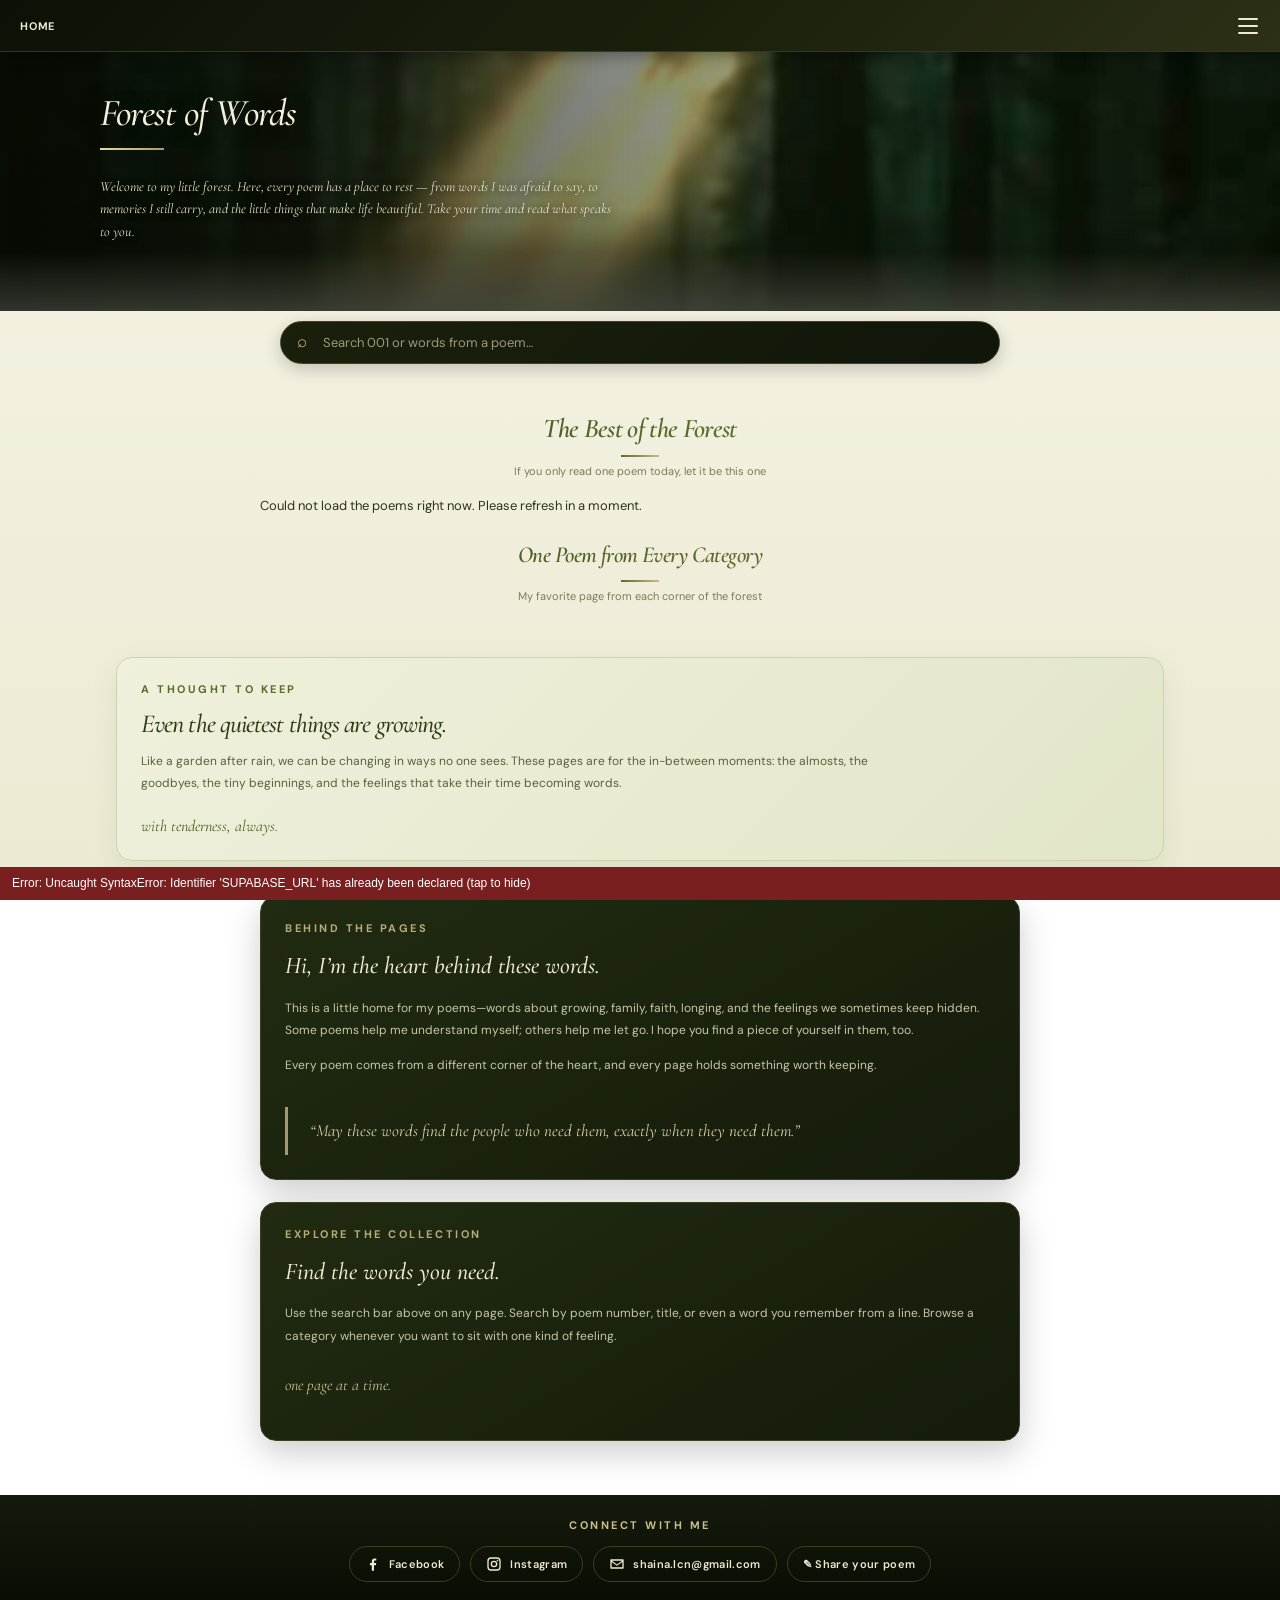
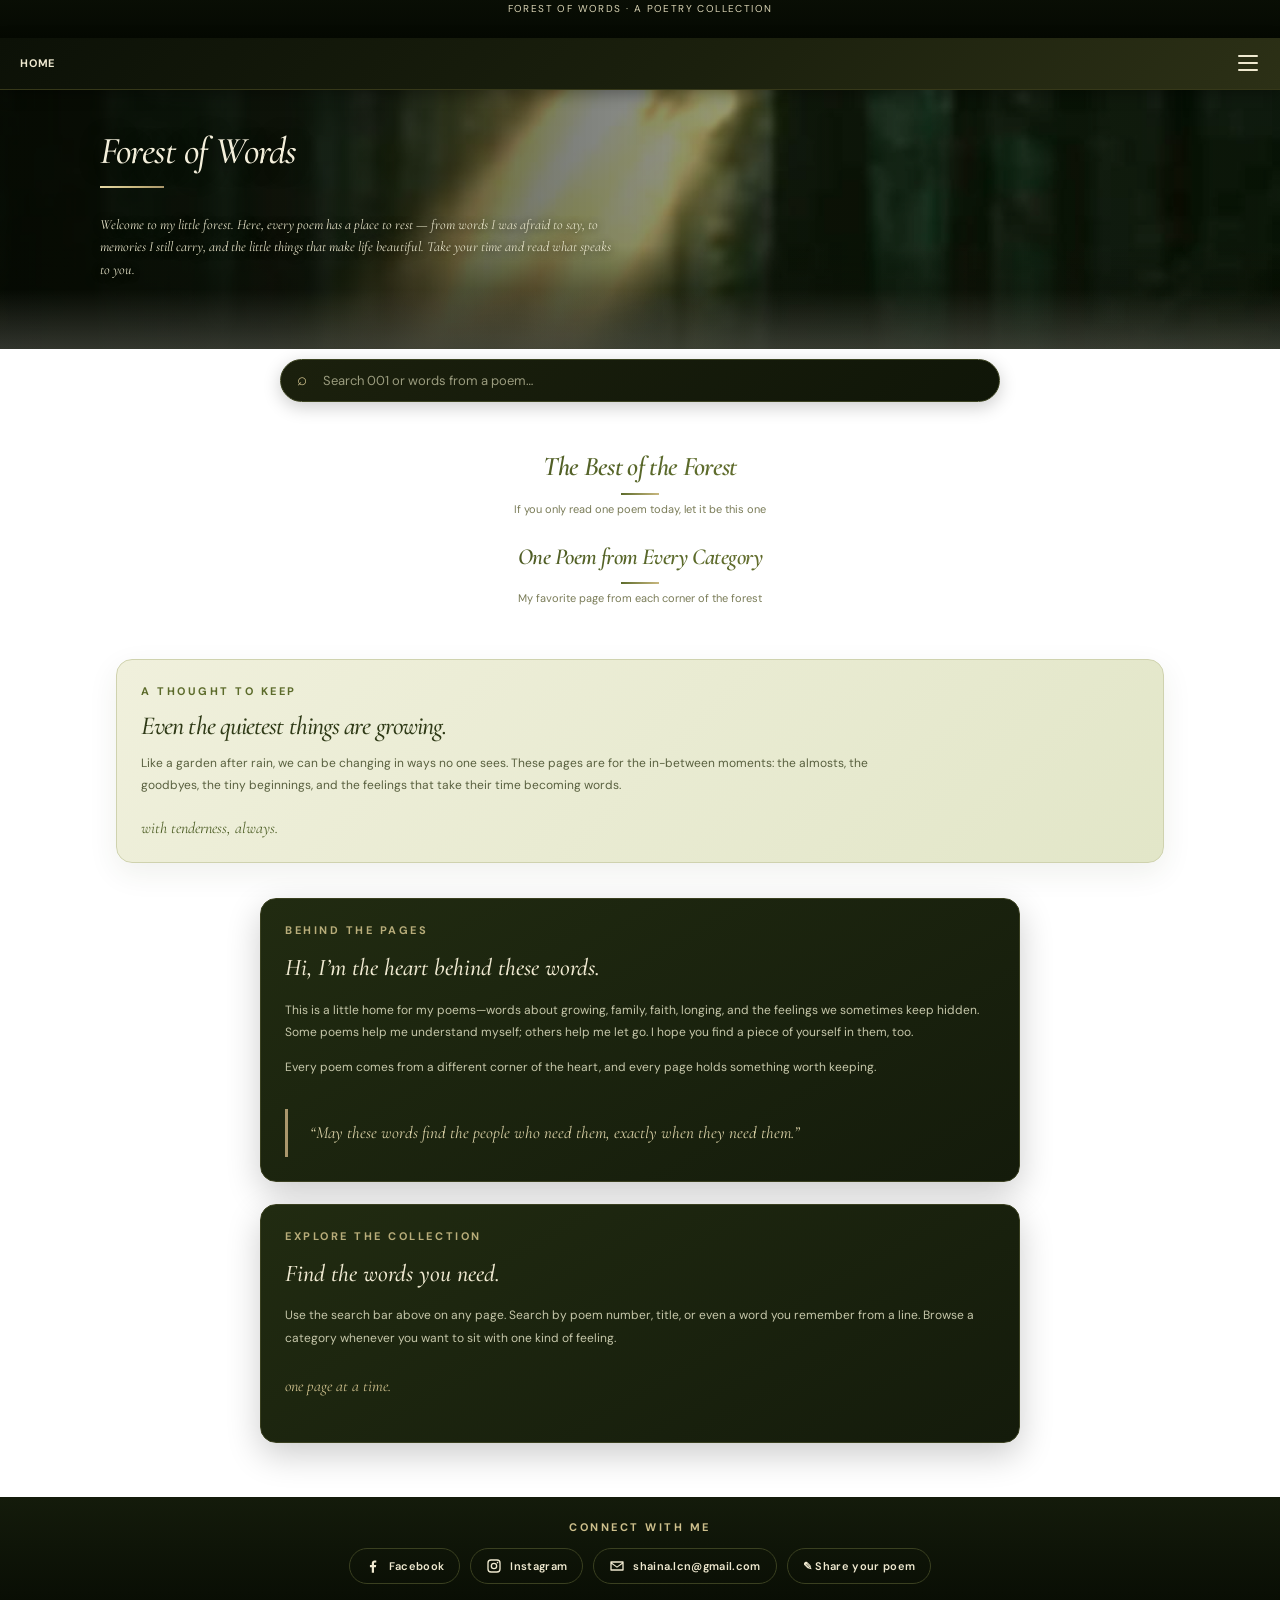
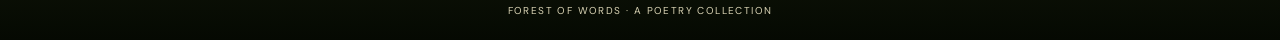
==== commit bfdc8acc: "Change greeting from 'Hello' to 'Goodbye'" ====
--- a/index.html
+++ b/index.html
@@ -1,3 +1,5 @@
+<!DOCTYPE html>
+<html lang="en">
 <!DOCTYPE html>
 <html lang="en">
 
@@ -14,8 +16,8 @@
   <link
     href="https://fonts.googleapis.com/css2?family=DM+Sans:wght@400;500;600;700&family=Playfair+Display:ital,wght@0,400;0,500;0,600;1,500&family=Cormorant+Garamond:ital,wght@0,400;0,500;0,600;1,400;1,500;1,600&display=swap"
     rel="stylesheet">
-  <link rel="stylesheet" href="global.css?v=1">
-  <script src="global.js?v=1"></script>
+  <link rel="stylesheet" href="global.css?v=2">
+  <script src="global.js?v=2"></script>
 </head>
 
 <body class="site">
@@ -185,7 +187,7 @@
   <dialog id="modal">
     <div class="modal-head">
       <div>
-        <div class="eyebrow" id="modalEyebrow">A poem by Shaina</div>
+        <div class="eyebrow" id="modalEyebrow"></div>
         <h2 id="modalTitle"></h2>
       </div>
       <button class="close" id="close" type="button" aria-label="Close">×</button>
@@ -226,3 +228,229 @@
 
 </html>
 
+
+<head>
+  <meta charset="utf-8">
+  <meta name="viewport" content="width=device-width, initial-scale=1">
+  <title>Forest of Words — Shaina’s Poetry</title>
+
+  <link rel="icon" type="image/png" href="[data-uri]">
+  <link rel="apple-touch-icon" href="[data-uri]">
+
+  <link rel="preconnect" href="https://fonts.googleapis.com">
+  <link rel="preconnect" href="https://fonts.gstatic.com" crossorigin>
+  <link
+    href="https://fonts.googleapis.com/css2?family=DM+Sans:wght@400;500;600;700&family=Playfair+Display:ital,wght@0,400;0,500;0,600;1,500&family=Cormorant+Garamond:ital,wght@0,400;0,500;0,600;1,400;1,500;1,600&display=swap"
+    rel="stylesheet">
+  <link rel="stylesheet" href="global.css?v=1">
+  <script src="global.js?v=1"></script>
+</head>
+
+<body class="site">
+
+  <nav class="topbar" aria-label="Poem categories">
+    <span class="topbar-label" id="currentLabel">Home</span>
+    <button class="burger" id="menuToggle" type="button" aria-label="Open categories menu" aria-expanded="false"
+      aria-controls="categoryMenu">
+      <span class="burger-line"></span>
+      <span class="burger-line"></span>
+      <span class="burger-line"></span>
+    </button>
+  </nav>
+
+  <header class="hero">
+    <div class="hero-inner">
+      <div class="cover">
+        <div class="brand">Forest of Words</div>
+        <p>
+          Welcome to my little forest. Here, every poem has a place to rest — from words I was afraid to say,
+          to memories I still carry, and the little things that make life beautiful. Take your time and read
+          what speaks to you.
+        </p>
+      </div>
+    </div>
+  </header>
+
+  <div class="menu-overlay" id="menuOverlay"></div>
+  <aside class="menu" id="categoryMenu" aria-label="Categories">
+    <div class="menu-head">
+      <span class="eyebrow">Categories</span>
+      <button class="menu-close" id="menuClose" type="button" aria-label="Close menu">×</button>
+    </div>
+    <ul class="menu-list">
+      <li><button class="menu-link active" type="button" data-view="home">Home</button></li>
+      <li><button class="menu-link" type="button" data-view="love">Heart</button></li>
+      <li><button class="menu-link" type="button" data-view="self">Mirror</button></li>
+      <li><button class="menu-link" type="button" data-view="healing">Dawn</button></li>
+      <li><button class="menu-link" type="button" data-view="family">Belonging</button></li>
+      <li><button class="menu-link" type="button" data-view="faith">Grace</button></li>
+      <li><button class="menu-link" type="button" data-view="life">Dreams</button></li>
+      <li><button class="menu-link" type="button" data-view="other">Whispers</button></li>
+      <li><button class="menu-link" type="button" data-view="community">Community</button></li>
+      <li><button class="menu-link" type="button" data-view="submit">✎ Share your poem</button></li>
+    </ul>
+  </aside>
+
+  <div class="global-search">
+    <div class="search-wrap">
+      <span>⌕</span>
+      <input id="search" type="search" placeholder="Search 001 or words from a poem…">
+    </div>
+  </div>
+
+  <main>
+
+    <section class="view active" id="view-home">
+      <h2 class="section-title">The Best of the Forest</h2>
+      <p class="sub">If you only read one poem today, let it be this one</p>
+      <div class="spotlight" id="spotlight"></div>
+
+      <h2 class="section-title small">One Poem from Every Category</h2>
+      <p class="sub">My favorite page from each corner of the forest</p>
+      <div class="feature-grid" id="featured"></div>
+
+      <div class="feature-note">
+        <div class="eyebrow">A thought to keep</div>
+        <h2>Even the quietest things are growing.</h2>
+        <p>
+          Like a garden after rain, we can be changing in ways no one sees. These pages are for the in-between
+          moments: the almosts, the goodbyes, the tiny beginnings, and the feelings that take their time
+          becoming words.
+        </p>
+        <div class="script-line">with tenderness, always.</div>
+      </div>
+
+      <div class="about-layout">
+        <article class="about-panel">
+          <div class="eyebrow">Behind the pages</div>
+          <h2>Hi, I’m the heart behind these words.</h2>
+          <p>
+            This is a little home for my poems—words about growing, family, faith, longing, and the feelings we
+            sometimes keep hidden. Some poems help me understand myself; others help me let go. I hope you find
+            a piece of yourself in them, too.
+          </p>
+          <p>Every poem comes from a different corner of the heart, and every page holds something worth keeping.</p>
+          <div class="quote">“May these words find the people who need them, exactly when they need them.”</div>
+        </article>
+
+        <article class="about-panel">
+          <div class="eyebrow">Explore the collection</div>
+          <h2>Find the words you need.</h2>
+          <p>
+            Use the search bar above on any page. Search by poem number, title, or even a word you remember from
+            a line. Browse a category whenever you want to sit with one kind of feeling.
+          </p>
+          <p class="script-line">one page at a time.</p>
+        </article>
+      </div>
+    </section>
+
+    <section class="view" id="view-category">
+      <h2 class="section-title" id="categoryTitle">Heart</h2>
+      <p class="category-intro" id="categoryDesc">Poems for the heart, its wishes, and its goodbyes.</p>
+      <div class="count" id="count"></div>
+      <div class="grid" id="grid"></div>
+    </section>
+
+    <section class="view" id="view-search">
+      <h2 class="section-title">Search results</h2>
+      <p class="category-intro" id="searchDesc">Matching poems from the entire collection.</p>
+      <div class="count" id="searchCount"></div>
+      <div class="grid" id="searchGrid"></div>
+    </section>
+
+    <section class="view" id="view-submit">
+      <h2 class="section-title">Share your poem</h2>
+      <p class="category-intro">Your poem will appear in Community after it has been approved.</p>
+      <div class="sform">
+        <label for="sAuthor">Your name or pen name</label>
+        <input id="sAuthor" type="text" maxlength="60">
+        <label for="sTitle">Title</label>
+        <input id="sTitle" type="text" maxlength="100">
+        <label for="sText">Your poem</label>
+        <textarea id="sText" maxlength="8000" placeholder="Enter = new line, blank line = new stanza"></textarea>
+        <label for="sImg">Picture (optional)</label>
+        <input id="sImg" type="file" accept="image/*">
+        <label for="sMus">Music (optional, mp3 up to 8 MB)</label>
+        <input id="sMus" type="file" accept="audio/*">
+        <input class="hp" id="sSite" type="text" tabindex="-1" autocomplete="off" aria-hidden="true">
+        <button id="sSend" type="button">Send for approval</button>
+        <div id="sMsg"></div>
+        <small>By sending, you confirm this poem is yours. Poems that are not a fit may be declined.</small>
+      </div>
+    </section>
+
+  </main>
+
+  <footer>
+    <div class="eyebrow">Connect with me</div>
+    <div class="socials">
+      <a class="social-link" href="https://www.facebook.com/share/1C8BGiQzLW/" target="_blank" rel="noopener noreferrer"
+        aria-label="Shaina on Facebook">
+        <svg viewBox="0 0 24 24" aria-hidden="true">
+          <path d="M13.5 22v-8.2h2.8l.5-3.3h-3.3V8.4c0-1 .4-1.7 1.8-1.7h1.6V3.8c-.3 0-1.3-.2-2.5-.2-2.6 0-4.2 1.6-4.2 4.4v2.5H7.4v3.3h2.8V22h3.3z" />
+        </svg>
+        Facebook
+      </a>
+      <a class="social-link" href="https://www.instagram.com/forestwords.shaina?cplk=MWU2bWZsaWYwbHhldQ==" target="_blank"
+        rel="noopener noreferrer" aria-label="Shaina on Instagram">
+        <svg viewBox="0 0 24 24" aria-hidden="true">
+          <path d="M7.5 2h9A5.5 5.5 0 0 1 22 7.5v9a5.5 5.5 0 0 1-5.5 5.5h-9A5.5 5.5 0 0 1 2 16.5v-9A5.5 5.5 0 0 1 7.5 2zm0 2A3.5 3.5 0 0 0 4 7.5v9A3.5 3.5 0 0 0 7.5 20h9a3.5 3.5 0 0 0 3.5-3.5v-9A3.5 3.5 0 0 0 16.5 4h-9zM12 7a5 5 0 1 1 0 10 5 5 0 0 1 0-10zm0 2a3 3 0 1 0 0 6 3 3 0 0 0 0-6zm5.3-3.3a1.2 1.2 0 1 1 0 2.4 1.2 1.2 0 0 1 0-2.4z" />
+        </svg>
+        Instagram
+      </a>
+      <a class="social-link" href="mailto:shaina.lcn@gmail.com" aria-label="Email Shaina">
+        <svg viewBox="0 0 24 24" aria-hidden="true">
+          <path d="M3 5h18a1 1 0 0 1 1 1v12a1 1 0 0 1-1 1H3a1 1 0 0 1-1-1V6a1 1 0 0 1 1-1zm1.4 2L12 12.6 19.6 7H4.4zM4 8.9V17h16V8.9l-8 5.9-8-5.9z" />
+        </svg>
+        shaina.lcn@gmail.com
+      </a>
+      <a class="social-link" href="#" id="shareLink">✎ Share your poem</a>
+    </div>
+    FOREST OF WORDS · A POETRY COLLECTION
+  </footer>
+
+  <dialog id="modal">
+    <div class="modal-head">
+      <div>
+        <div class="eyebrow" id="modalEyebrow">A poem by Shaina</div>
+        <h2 id="modalTitle"></h2>
+      </div>
+      <button class="close" id="close" type="button" aria-label="Close">×</button>
+    </div>
+
+    <div class="modal-body">
+      <div id="media"></div>
+      <div id="modalText"></div>
+      <div class="byline" id="modalBy">— shaina</div>
+    </div>
+
+    <div class="sheet" id="sheet" hidden>
+      <div class="sheet-head">
+        <b>Comments</b>
+        <button type="button" id="sheetClose" aria-label="Close comments">×</button>
+      </div>
+      <div id="cmList"></div>
+      <div class="cform">
+        <textarea id="cmBody" maxlength="500" placeholder="Leave a comment (anonymous)..."></textarea>
+        <button id="cmSend" type="button">Post</button>
+        <span class="cmsg" id="cmMsg"></span>
+      </div>
+    </div>
+
+    <div class="modal-bar">
+      <button class="like" id="mLike" type="button">
+        <span class="h">♡</span>
+        <span class="n">0</span>
+      </button>
+      <button class="like" id="cmBtn" type="button">
+        <span class="h">💬</span>
+        <span class="n" id="cmCount">0</span>
+      </button>
+      <span class="dt">double-tap to ♥</span>
+    </div>
+  </dialog>
+</body>
+
+</html>
+
--- a/global.css
+++ b/global.css
@@ -1386,6 +1386,56 @@
     -webkit-text-size-adjust: 100%;
 }
 
+body.site dialog#modal {
+    background: linear-gradient(160deg, #1f2a10 0%, #141b0b 100%);
+    border-color: #a8935a;
+    color: var(--night-text);
+}
+
+body.site .modal-head {
+    background: linear-gradient(135deg, #0c1107 0%, #2c3016 100%);
+}
+
+body.site .modal-body {
+    background: transparent;
+    color: var(--night-text);
+}
+
+body.site .byline {
+    color: var(--night-accent);
+}
+
+body.site .modal-bar {
+    background: #0c110799;
+    border-top-color: #d1e2cb22;
+    color: var(--night-text);
+}
+
+body.site .modal-bar .like {
+    color: var(--night-text);
+    border-color: #d1e2cb44;
+}
+
+body.site .modal-bar .like.on {
+    color: #e0707e;
+    border-color: #e0707e66;
+}
+
+body.site .sheet {
+    background: #151d0b;
+    border-top-color: #d1e2cb22;
+    color: var(--night-text);
+}
+
+body.site .sheet .cm {
+    border-bottom-color: #d1e2cb22;
+}
+
+body.site .sheet .cform textarea,
+body.site .sheet .cacts button {
+    border-color: #d1e2cb44;
+}
+
 body.admin {
     margin: 0;
     padding: 0 16px 40px;
--- a/global.css
+++ b/global.css
@@ -1386,6 +1386,56 @@
     -webkit-text-size-adjust: 100%;
 }
 
+body.site dialog#modal {
+    background: linear-gradient(160deg, #1f2a10 0%, #141b0b 100%);
+    border-color: #a8935a;
+    color: var(--night-text);
+}
+
+body.site .modal-head {
+    background: linear-gradient(135deg, #0c1107 0%, #2c3016 100%);
+}
+
+body.site .modal-body {
+    background: transparent;
+    color: var(--night-text);
+}
+
+body.site .byline {
+    color: var(--night-accent);
+}
+
+body.site .modal-bar {
+    background: #0c110799;
+    border-top-color: #d1e2cb22;
+    color: var(--night-text);
+}
+
+body.site .modal-bar .like {
+    color: var(--night-text);
+    border-color: #d1e2cb44;
+}
+
+body.site .modal-bar .like.on {
+    color: #e0707e;
+    border-color: #e0707e66;
+}
+
+body.site .sheet {
+    background: #151d0b;
+    border-top-color: #d1e2cb22;
+    color: var(--night-text);
+}
+
+body.site .sheet .cm {
+    border-bottom-color: #d1e2cb22;
+}
+
+body.site .sheet .cform textarea,
+body.site .sheet .cacts button {
+    border-color: #d1e2cb44;
+}
+
 body.admin {
     margin: 0;
     padding: 0 16px 40px;
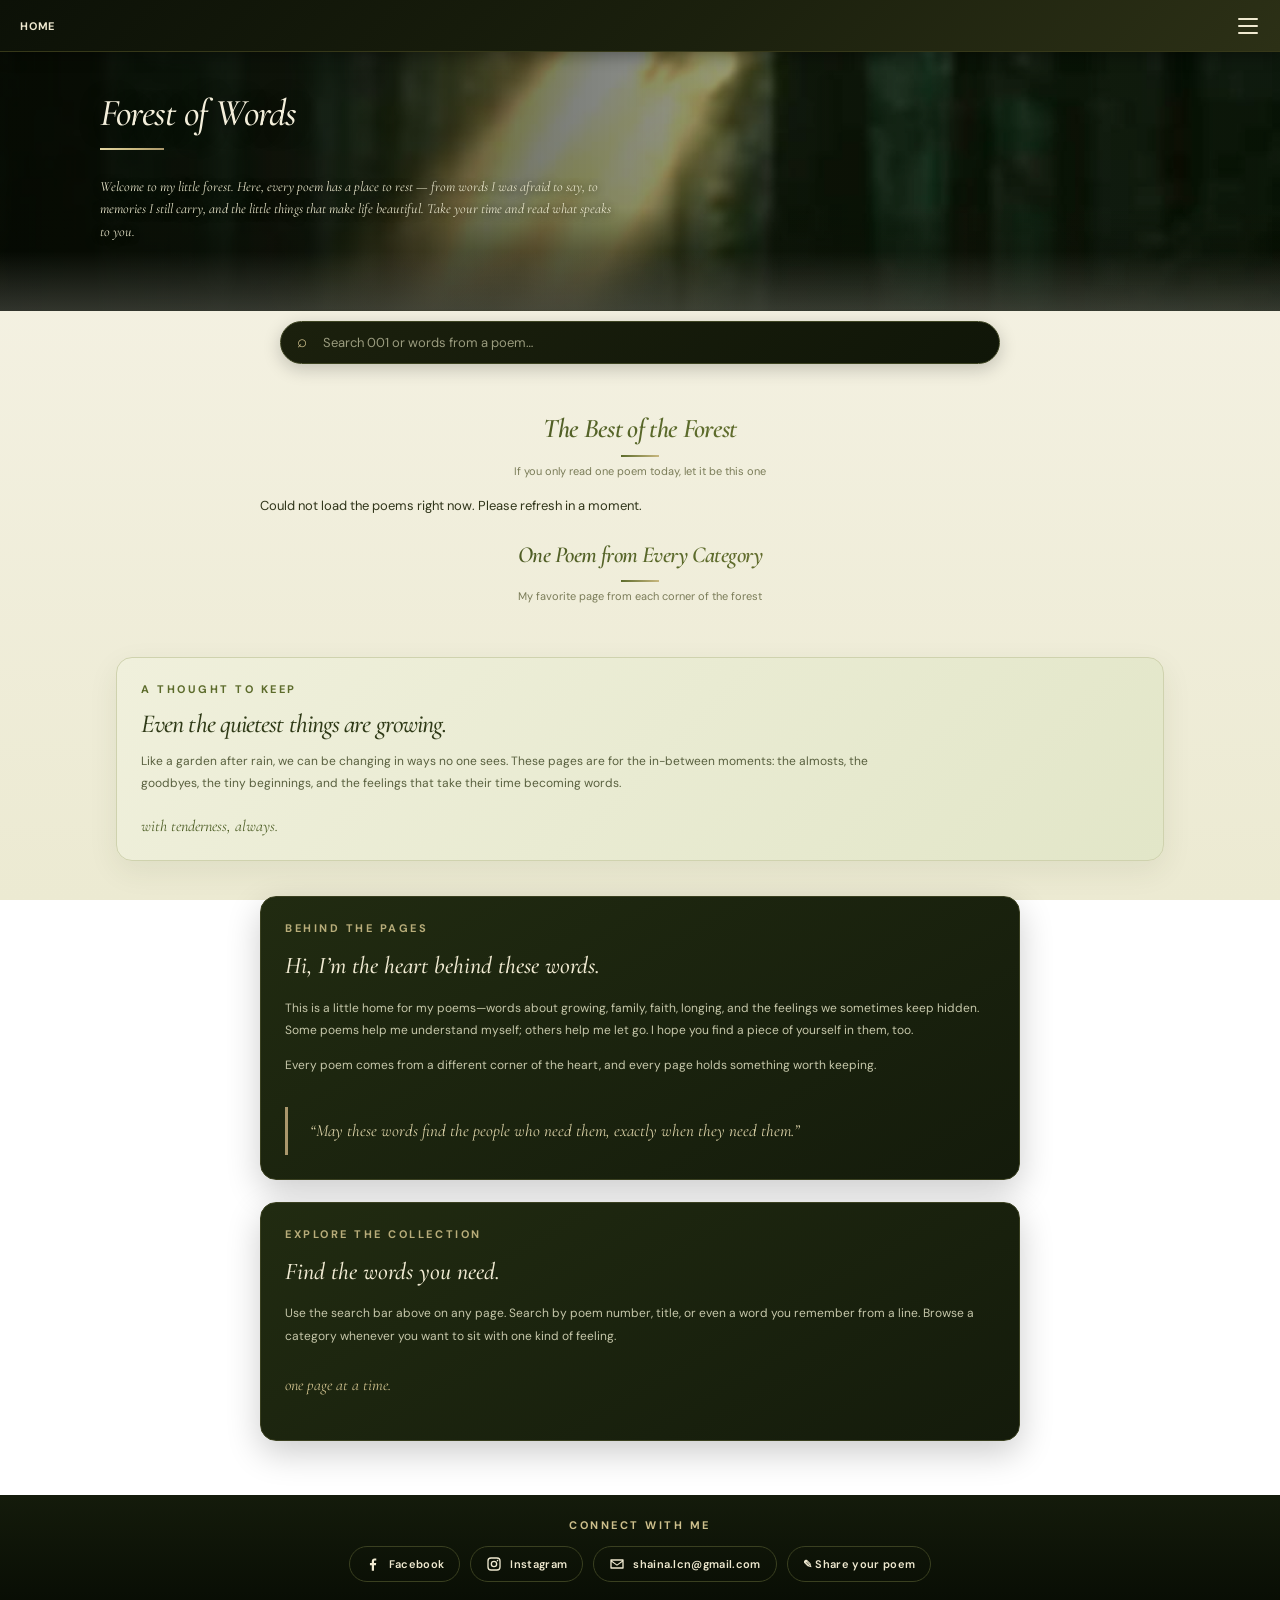
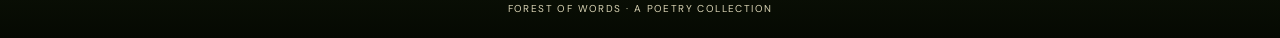
==== commit bdac9e01: "Update print statement to say 'Goodbye World'" ====
--- a/index.html
+++ b/index.html
@@ -1,5 +1,3 @@
-<!DOCTYPE html>
-<html lang="en">
 <!DOCTYPE html>
 <html lang="en">
 
@@ -16,8 +14,8 @@
   <link
     href="https://fonts.googleapis.com/css2?family=DM+Sans:wght@400;500;600;700&family=Playfair+Display:ital,wght@0,400;0,500;0,600;1,500&family=Cormorant+Garamond:ital,wght@0,400;0,500;0,600;1,400;1,500;1,600&display=swap"
     rel="stylesheet">
-  <link rel="stylesheet" href="global.css?v=2">
-  <script src="global.js?v=2"></script>
+  <link rel="stylesheet" href="global.css?v=3">
+  <script src="global.js?v=3"></script>
 </head>
 
 <body class="site">
@@ -227,230 +225,3 @@
 </body>
 
 </html>
-
-
-<head>
-  <meta charset="utf-8">
-  <meta name="viewport" content="width=device-width, initial-scale=1">
-  <title>Forest of Words — Shaina’s Poetry</title>
-
-  <link rel="icon" type="image/png" href="[data-uri]">
-  <link rel="apple-touch-icon" href="[data-uri]">
-
-  <link rel="preconnect" href="https://fonts.googleapis.com">
-  <link rel="preconnect" href="https://fonts.gstatic.com" crossorigin>
-  <link
-    href="https://fonts.googleapis.com/css2?family=DM+Sans:wght@400;500;600;700&family=Playfair+Display:ital,wght@0,400;0,500;0,600;1,500&family=Cormorant+Garamond:ital,wght@0,400;0,500;0,600;1,400;1,500;1,600&display=swap"
-    rel="stylesheet">
-  <link rel="stylesheet" href="global.css?v=1">
-  <script src="global.js?v=1"></script>
-</head>
-
-<body class="site">
-
-  <nav class="topbar" aria-label="Poem categories">
-    <span class="topbar-label" id="currentLabel">Home</span>
-    <button class="burger" id="menuToggle" type="button" aria-label="Open categories menu" aria-expanded="false"
-      aria-controls="categoryMenu">
-      <span class="burger-line"></span>
-      <span class="burger-line"></span>
-      <span class="burger-line"></span>
-    </button>
-  </nav>
-
-  <header class="hero">
-    <div class="hero-inner">
-      <div class="cover">
-        <div class="brand">Forest of Words</div>
-        <p>
-          Welcome to my little forest. Here, every poem has a place to rest — from words I was afraid to say,
-          to memories I still carry, and the little things that make life beautiful. Take your time and read
-          what speaks to you.
-        </p>
-      </div>
-    </div>
-  </header>
-
-  <div class="menu-overlay" id="menuOverlay"></div>
-  <aside class="menu" id="categoryMenu" aria-label="Categories">
-    <div class="menu-head">
-      <span class="eyebrow">Categories</span>
-      <button class="menu-close" id="menuClose" type="button" aria-label="Close menu">×</button>
-    </div>
-    <ul class="menu-list">
-      <li><button class="menu-link active" type="button" data-view="home">Home</button></li>
-      <li><button class="menu-link" type="button" data-view="love">Heart</button></li>
-      <li><button class="menu-link" type="button" data-view="self">Mirror</button></li>
-      <li><button class="menu-link" type="button" data-view="healing">Dawn</button></li>
-      <li><button class="menu-link" type="button" data-view="family">Belonging</button></li>
-      <li><button class="menu-link" type="button" data-view="faith">Grace</button></li>
-      <li><button class="menu-link" type="button" data-view="life">Dreams</button></li>
-      <li><button class="menu-link" type="button" data-view="other">Whispers</button></li>
-      <li><button class="menu-link" type="button" data-view="community">Community</button></li>
-      <li><button class="menu-link" type="button" data-view="submit">✎ Share your poem</button></li>
-    </ul>
-  </aside>
-
-  <div class="global-search">
-    <div class="search-wrap">
-      <span>⌕</span>
-      <input id="search" type="search" placeholder="Search 001 or words from a poem…">
-    </div>
-  </div>
-
-  <main>
-
-    <section class="view active" id="view-home">
-      <h2 class="section-title">The Best of the Forest</h2>
-      <p class="sub">If you only read one poem today, let it be this one</p>
-      <div class="spotlight" id="spotlight"></div>
-
-      <h2 class="section-title small">One Poem from Every Category</h2>
-      <p class="sub">My favorite page from each corner of the forest</p>
-      <div class="feature-grid" id="featured"></div>
-
-      <div class="feature-note">
-        <div class="eyebrow">A thought to keep</div>
-        <h2>Even the quietest things are growing.</h2>
-        <p>
-          Like a garden after rain, we can be changing in ways no one sees. These pages are for the in-between
-          moments: the almosts, the goodbyes, the tiny beginnings, and the feelings that take their time
-          becoming words.
-        </p>
-        <div class="script-line">with tenderness, always.</div>
-      </div>
-
-      <div class="about-layout">
-        <article class="about-panel">
-          <div class="eyebrow">Behind the pages</div>
-          <h2>Hi, I’m the heart behind these words.</h2>
-          <p>
-            This is a little home for my poems—words about growing, family, faith, longing, and the feelings we
-            sometimes keep hidden. Some poems help me understand myself; others help me let go. I hope you find
-            a piece of yourself in them, too.
-          </p>
-          <p>Every poem comes from a different corner of the heart, and every page holds something worth keeping.</p>
-          <div class="quote">“May these words find the people who need them, exactly when they need them.”</div>
-        </article>
-
-        <article class="about-panel">
-          <div class="eyebrow">Explore the collection</div>
-          <h2>Find the words you need.</h2>
-          <p>
-            Use the search bar above on any page. Search by poem number, title, or even a word you remember from
-            a line. Browse a category whenever you want to sit with one kind of feeling.
-          </p>
-          <p class="script-line">one page at a time.</p>
-        </article>
-      </div>
-    </section>
-
-    <section class="view" id="view-category">
-      <h2 class="section-title" id="categoryTitle">Heart</h2>
-      <p class="category-intro" id="categoryDesc">Poems for the heart, its wishes, and its goodbyes.</p>
-      <div class="count" id="count"></div>
-      <div class="grid" id="grid"></div>
-    </section>
-
-    <section class="view" id="view-search">
-      <h2 class="section-title">Search results</h2>
-      <p class="category-intro" id="searchDesc">Matching poems from the entire collection.</p>
-      <div class="count" id="searchCount"></div>
-      <div class="grid" id="searchGrid"></div>
-    </section>
-
-    <section class="view" id="view-submit">
-      <h2 class="section-title">Share your poem</h2>
-      <p class="category-intro">Your poem will appear in Community after it has been approved.</p>
-      <div class="sform">
-        <label for="sAuthor">Your name or pen name</label>
-        <input id="sAuthor" type="text" maxlength="60">
-        <label for="sTitle">Title</label>
-        <input id="sTitle" type="text" maxlength="100">
-        <label for="sText">Your poem</label>
-        <textarea id="sText" maxlength="8000" placeholder="Enter = new line, blank line = new stanza"></textarea>
-        <label for="sImg">Picture (optional)</label>
-        <input id="sImg" type="file" accept="image/*">
-        <label for="sMus">Music (optional, mp3 up to 8 MB)</label>
-        <input id="sMus" type="file" accept="audio/*">
-        <input class="hp" id="sSite" type="text" tabindex="-1" autocomplete="off" aria-hidden="true">
-        <button id="sSend" type="button">Send for approval</button>
-        <div id="sMsg"></div>
-        <small>By sending, you confirm this poem is yours. Poems that are not a fit may be declined.</small>
-      </div>
-    </section>
-
-  </main>
-
-  <footer>
-    <div class="eyebrow">Connect with me</div>
-    <div class="socials">
-      <a class="social-link" href="https://www.facebook.com/share/1C8BGiQzLW/" target="_blank" rel="noopener noreferrer"
-        aria-label="Shaina on Facebook">
-        <svg viewBox="0 0 24 24" aria-hidden="true">
-          <path d="M13.5 22v-8.2h2.8l.5-3.3h-3.3V8.4c0-1 .4-1.7 1.8-1.7h1.6V3.8c-.3 0-1.3-.2-2.5-.2-2.6 0-4.2 1.6-4.2 4.4v2.5H7.4v3.3h2.8V22h3.3z" />
-        </svg>
-        Facebook
-      </a>
-      <a class="social-link" href="https://www.instagram.com/forestwords.shaina?cplk=MWU2bWZsaWYwbHhldQ==" target="_blank"
-        rel="noopener noreferrer" aria-label="Shaina on Instagram">
-        <svg viewBox="0 0 24 24" aria-hidden="true">
-          <path d="M7.5 2h9A5.5 5.5 0 0 1 22 7.5v9a5.5 5.5 0 0 1-5.5 5.5h-9A5.5 5.5 0 0 1 2 16.5v-9A5.5 5.5 0 0 1 7.5 2zm0 2A3.5 3.5 0 0 0 4 7.5v9A3.5 3.5 0 0 0 7.5 20h9a3.5 3.5 0 0 0 3.5-3.5v-9A3.5 3.5 0 0 0 16.5 4h-9zM12 7a5 5 0 1 1 0 10 5 5 0 0 1 0-10zm0 2a3 3 0 1 0 0 6 3 3 0 0 0 0-6zm5.3-3.3a1.2 1.2 0 1 1 0 2.4 1.2 1.2 0 0 1 0-2.4z" />
-        </svg>
-        Instagram
-      </a>
-      <a class="social-link" href="mailto:shaina.lcn@gmail.com" aria-label="Email Shaina">
-        <svg viewBox="0 0 24 24" aria-hidden="true">
-          <path d="M3 5h18a1 1 0 0 1 1 1v12a1 1 0 0 1-1 1H3a1 1 0 0 1-1-1V6a1 1 0 0 1 1-1zm1.4 2L12 12.6 19.6 7H4.4zM4 8.9V17h16V8.9l-8 5.9-8-5.9z" />
-        </svg>
-        shaina.lcn@gmail.com
-      </a>
-      <a class="social-link" href="#" id="shareLink">✎ Share your poem</a>
-    </div>
-    FOREST OF WORDS · A POETRY COLLECTION
-  </footer>
-
-  <dialog id="modal">
-    <div class="modal-head">
-      <div>
-        <div class="eyebrow" id="modalEyebrow">A poem by Shaina</div>
-        <h2 id="modalTitle"></h2>
-      </div>
-      <button class="close" id="close" type="button" aria-label="Close">×</button>
-    </div>
-
-    <div class="modal-body">
-      <div id="media"></div>
-      <div id="modalText"></div>
-      <div class="byline" id="modalBy">— shaina</div>
-    </div>
-
-    <div class="sheet" id="sheet" hidden>
-      <div class="sheet-head">
-        <b>Comments</b>
-        <button type="button" id="sheetClose" aria-label="Close comments">×</button>
-      </div>
-      <div id="cmList"></div>
-      <div class="cform">
-        <textarea id="cmBody" maxlength="500" placeholder="Leave a comment (anonymous)..."></textarea>
-        <button id="cmSend" type="button">Post</button>
-        <span class="cmsg" id="cmMsg"></span>
-      </div>
-    </div>
-
-    <div class="modal-bar">
-      <button class="like" id="mLike" type="button">
-        <span class="h">♡</span>
-        <span class="n">0</span>
-      </button>
-      <button class="like" id="cmBtn" type="button">
-        <span class="h">💬</span>
-        <span class="n" id="cmCount">0</span>
-      </button>
-      <span class="dt">double-tap to ♥</span>
-    </div>
-  </dialog>
-</body>
-
-</html>
-
--- a/global.css
+++ b/global.css
@@ -1701,3 +1701,115 @@
 :root {
     --hero-img: url("[data-uri]");
 }
+
+
+/* ===== Poem reader: landscape (square on phones), text auto-fits ===== */
+body.site dialog#modal {
+    width: min(94vw, 920px, 117vh);
+    width: min(94vw, 920px, 117dvh);
+    max-height: none;
+    aspect-ratio: 4 / 3;
+}
+
+body.site dialog#modal .modal-head {
+    flex: none;
+    align-items: center;
+    min-height: 52px;
+    padding: 8px 10px 8px 20px;
+}
+
+body.site dialog#modal .modal-head .eyebrow:empty {
+    display: none;
+}
+
+body.site dialog#modal .modal-head h2 {
+    margin: 0;
+    font-family: var(--font-serif);
+    font-size: 18px;
+    font-style: normal;
+    font-weight: 600;
+    letter-spacing: .08em;
+}
+
+body.site dialog#modal .modal-body {
+    display: flex;
+    flex-direction: column;
+    flex: 1 1 auto;
+    min-height: 0;
+    overflow: hidden;
+    padding: 20px 28px 22px;
+    font-size: 18px;
+    line-height: 1.7;
+}
+
+body.site dialog#modal #media {
+    flex: none;
+}
+
+body.site dialog#modal #media img {
+    max-height: 26vh;
+    margin-bottom: 10px;
+}
+
+body.site dialog#modal #media audio {
+    margin-bottom: 8px;
+}
+
+body.site dialog#modal #modalText {
+    flex: 1 1 auto;
+    min-height: 0;
+    overflow: auto;
+    column-gap: 2.4em;
+}
+
+body.site dialog#modal .modal-body .stanza {
+    margin: 0 0 1em;
+    line-height: inherit;
+    break-inside: avoid;
+    overflow-wrap: anywhere;
+}
+
+body.site dialog#modal .byline {
+    flex: none;
+    margin-top: .8em;
+    font-size: max(13px, 1em);
+}
+
+@media (max-width: 640px) {
+    body.site dialog#modal {
+        width: min(94vw, 88vh);
+        width: min(94vw, 88dvh);
+        aspect-ratio: 1 / 1;
+    }
+
+    body.site dialog#modal .modal-head {
+        min-height: 40px;
+        padding: 6px 6px 6px 16px;
+    }
+
+    body.site dialog#modal .modal-body {
+        padding: 12px 16px 14px;
+    }
+
+    body.site dialog#modal .byline {
+        margin-top: .5em;
+    }
+
+    body.site dialog#modal #media img {
+        max-height: 14vh;
+        margin-bottom: 8px;
+    }
+}
+
+/* 6 or more stanzas: the frame grows taller instead of shrinking the text */
+body.site dialog#modal.tall {
+    width: min(94vw, 920px);
+    aspect-ratio: auto;
+    height: auto;
+    max-height: 92vh;
+    max-height: 92dvh;
+}
+
+body.site dialog#modal.tall #modalText {
+    flex: 0 1 auto;
+}
